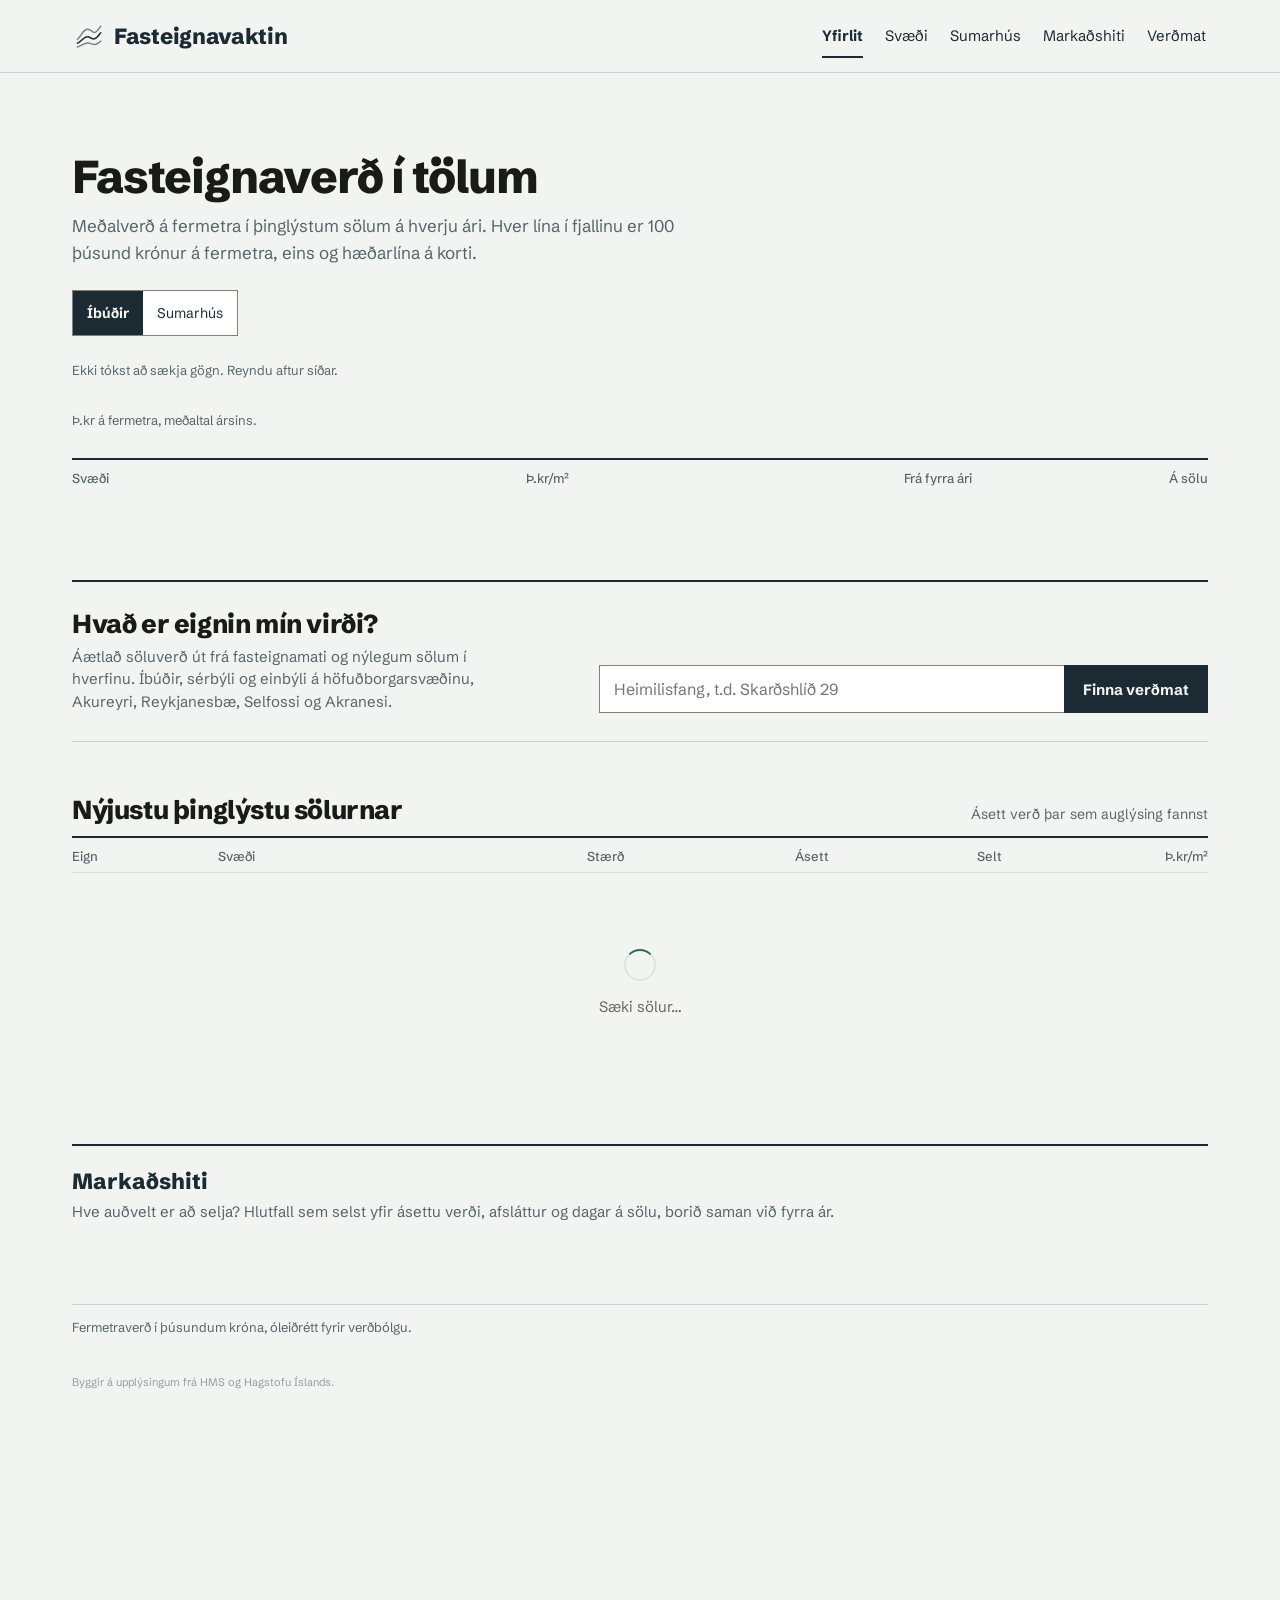
==== index.html @ 6fd3da16 "Sölur á ári: samanburður við sama dag í fyrra og áætlun ársins Hálfklárað ár leit út eins og hrun vi" ====
<!DOCTYPE html>
<html lang="is">
<head>
<meta charset="UTF-8">
<meta name="viewport" content="width=device-width, initial-scale=1.0">
<title>Fasteignavaktin – fasteignaverð í tölum</title>
<meta name="description" content="Fermetraverð, nýjustu sölur, markaðshiti og verðmat íbúða á höfuðborgarsvæðinu, Akureyri, Reykjanesbæ, Selfossi og Akranesi, og sumarhúsa í Skorradal, Grímsnesi og Bláskógabyggð.">
<link rel="canonical" href="https://sumar.silfran.com/">
<link rel="icon" href="/favicon.svg" type="image/svg+xml">
<link rel="apple-touch-icon" href="/apple-touch-icon.png">
<meta name="theme-color" content="#F2F4F1">
<meta property="og:type" content="website">
<meta property="og:site_name" content="Fasteignavaktin">
<meta property="og:title" content="Fasteignavaktin – fasteignaverð í tölum">
<meta property="og:description" content="Fermetraverð, nýjustu sölur, markaðshiti og verðmat íbúða á höfuðborgarsvæðinu, Akureyri, Reykjanesbæ, Selfossi og Akranesi, og sumarhúsa í Skorradal, Grímsnesi og Bláskógabyggð.">
<meta property="og:url" content="https://sumar.silfran.com/">
<meta property="og:image" content="https://sumar.silfran.com/deilimynd.png?v=3">
<meta property="og:image:width" content="1200">
<meta property="og:image:height" content="630">
<meta property="og:image:alt" content="Fermetraverð frá 2008 til 2026, teiknað eins og fjall með hæðarlínum: íbúðir á höfuðborgarsvæðinu og Akureyri, sumarhús í Grímsnesi og Skorradal.">
<meta property="og:locale" content="is_IS">
<meta name="twitter:card" content="summary_large_image">
<script defer data-domain="sumar.silfran.com" src="/js/script.js"></script>
<link rel="preconnect" href="https://fonts.googleapis.com">
<link href="https://fonts.googleapis.com/css2?family=Schibsted+Grotesk:wght@400;500;600;700;800;900&display=swap" rel="stylesheet">
<link rel="stylesheet" href="/style.css?v=47">
</head>
<body>
<header class="site-hd">
  <div class="hd-in">
    <a class="brand" href="/" data-goto="yfirlit" aria-label="Fasteignavaktin – yfirlit">
      <svg class="brand-mark" viewBox="0 0 32 32" fill="none" stroke="currentColor" stroke-width="1.6" aria-hidden="true">
        <path d="M3 24c4-1 6-6 10-7s6 3 9 2 5-5 7-7"/><path d="M3 28c4-1 7-4 11-4.5s6 2.5 9 1.5 5-3 6-4" opacity=".55"/><path d="M3 20c4-2 5-9 10-11s7 5 10 3 4-5 6-7" opacity=".55"/>
      </svg>
      <span class="brand-name">Fasteignavaktin</span>
    </a>
    <nav class="tabs" aria-label="Aðalvalmynd">
      <button type="button" class="tab-btn active" data-view="yfirlit" aria-current="page">Yfirlit</button>
      <button type="button" class="tab-btn" data-view="svaedi">Svæði</button>
      <button type="button" class="tab-btn" data-view="sumar">Sumarhús</button>
      <button type="button" class="tab-btn" data-view="hiti">Markaðshiti</button>
      <button type="button" class="tab-btn" data-view="verdmat">Verðmat</button>
    </nav>
  </div>
</header>

<main>

  <!-- ===================== YFIRLIT (forsíða) ===================== -->
  <div id="view-yfirlit" class="view active">
    <section class="k-hero" aria-labelledby="k-hero-h">
      <h1 id="k-hero-h" class="k-h1">Fasteignaverð í tölum</h1>
      <p class="k-lead">Meðalverð á fermetra í þinglýstum sölum á hverju ári. Hver lína í fjallinu er 100 þúsund krónur á fermetra, eins og hæðarlína á korti.</p>
      <div class="k-seg k-fam" role="group" aria-label="Tegund eigna">
        <button type="button" data-fam="ibudir" aria-pressed="true">Íbúðir</button>
        <button type="button" data-fam="sumarhus" aria-pressed="false">Sumarhús</button>
      </div>
      <figure style="margin:0">
        <div class="k-chart k-tall" id="k-fjall"><div class="ldw"><div class="ldr"></div>Sæki gögn…</div></div>
        <figcaption class="k-figcap" id="k-fjall-cap">Þ.kr á fermetra, meðaltal ársins.</figcaption>
      </figure>
      <table class="k-tbl k-svt" aria-label="Svæðin">
        <thead><tr><th scope="col">Svæði</th><th scope="col" class="r" id="k-svt-fm">Þ.kr/m²</th><th scope="col" class="r" id="k-svt-chg">Frá fyrra ári</th><th scope="col" class="r">Á sölu</th></tr></thead>
        <tbody id="k-svt"></tbody>
      </table>
    </section>

    <section class="k-vmf" aria-labelledby="k-vm-h">
      <div>
        <h2 id="k-vm-h" class="k-h2">Hvað er eignin mín virði?</h2>
        <p>Áætlað söluverð út frá fasteignamati og nýlegum sölum í hverfinu. Íbúðir, sérbýli og einbýli á höfuðborgarsvæðinu, Akureyri, Reykjanesbæ, Selfossi og Akranesi.</p>
      </div>
      <form id="k-vm-form" role="search" aria-label="Verðmat eftir heimilisfangi">
        <label for="k-vm-q" class="sr-only">Heimilisfang</label>
        <input id="k-vm-q" type="search" autocomplete="off" enterkeyhint="search" placeholder="Heimilisfang, t.d. Skarðshlíð 29">
        <button type="submit">Finna verðmat</button>
      </form>
    </section>

    <section aria-labelledby="k-solur-h" style="margin-top:52px">
      <div class="k-sechd">
        <h2 id="k-solur-h" class="k-h2">Nýjustu þinglýstu sölurnar</h2>
        <span class="k-sechd-note">Ásett verð þar sem auglýsing fannst</span>
      </div>
      <table class="k-tbl">
        <thead><tr><th scope="col">Eign</th><th scope="col">Svæði</th><th scope="col" class="r">Stærð</th><th scope="col" class="r">Ásett</th><th scope="col" class="r">Selt</th><th scope="col" class="r">Þ.kr/m²</th></tr></thead>
        <tbody id="k-solur"><tr><td colspan="6"><div class="ldw"><div class="ldr"></div>Sæki sölur…</div></td></tr></tbody>
      </table>
      <button type="button" class="k-more" id="k-solur-more" aria-controls="k-solur" hidden></button>
    </section>

    <section class="k-cols" aria-label="Meira" style="margin-top:52px;grid-template-columns:1fr">
      <a href="/markadshiti" data-goto="hiti" class="k-col">
        <span class="k-col-t">Markaðshiti</span>
        <span class="k-col-p">Hve auðvelt er að selja? Hlutfall sem selst yfir ásettu verði, afsláttur og dagar á sölu, borið saman við fyrra ár.</span>
      </a>
    </section>

    <footer class="k-foot">Fermetraverð í þúsundum króna, óleiðrétt fyrir verðbólgu.</footer>
  </div><!-- /view-yfirlit -->

  <!-- ===================== SUMARHÚSASVÆÐI VIEW ===================== -->
  <div id="view-sumar" class="view" data-svaedi="sumar">
    <div class="k-seg kh-seg ks-seg" role="group" aria-label="Veldu sumarhúsasvæði">
      <button type="button" data-ssv="sumar" aria-pressed="true">Skorradalur</button>
      <button type="button" data-ssv="grimsnes" aria-pressed="false">Grímsnes</button>
      <button type="button" data-ssv="blaskogar" aria-pressed="false">Bláskógabyggð</button>
    </div>
    <div class="k-titlerow">
      <div>
        <h1 class="k-h1" id="ks-h1" style="margin-bottom:8px">Skorradalur</h1>
        <p class="k-lead" id="ks-sub">Sumarhús í póstnúmeri 311, við Skorradalsvatn og í stærsta skógi landsins.</p>
      </div>
    </div>

    <dl class="k-kpis" id="ks-kpis" aria-label="Lykiltölur" aria-live="polite">
      <div><dt>Á sölu núna</dt><dd class="k-kv" data-k="ls">—</dd><dd class="k-ks">sumarhús</dd></div>
      <div><dt data-k="fm-l">Fermetraverð</dt><dd class="k-kv" data-k="fm">—</dd><dd class="k-ks">þ.kr/m², meðaltal</dd></div>
      <div><dt data-k="n-l">Sölur</dt><dd class="k-kv" data-k="n">—</dd><dd class="k-ks" data-k="n-s"></dd></div>
      <div><dt data-k="c1-l">Breyting</dt><dd class="k-kv" data-k="c1">—</dd><dd class="k-ks" data-k="c1-s"></dd></div>
      <div><dt data-k="c2-l">Breyting</dt><dd class="k-kv" data-k="c2">—</dd><dd class="k-ks" data-k="c2-s"></dd></div>
    </dl>

    <section aria-labelledby="ks-throun-h" style="margin-top:48px">
      <div class="k-sechd" style="border-bottom:0;padding-bottom:0">
        <h2 id="ks-throun-h" class="k-h2">Verðþróun</h2>
        <div class="k-seg" role="group" aria-label="Verðlag">
          <button type="button" data-sverdlag="nom" aria-pressed="true">Krónur hvers árs</button>
          <button type="button" data-sverdlag="real" aria-pressed="false">Á verðlagi 2024</button>
        </div>
      </div>
      <p class="k-now" id="ks-now"></p>
      <figure style="margin:0">
        <div class="k-chart k-tall" id="ks-fjall"><div class="ldw"><div class="ldr"></div>Sæki gögn…</div></div>
      </figure>
      <div class="k-two" style="margin-top:56px">
        <figure style="margin:0">
          <figcaption class="k-figt">Sölur á ári <span id="ks-bars-t"></span></figcaption>
          <div class="k-chart" id="ks-bars"></div>
        </figure>
        <figure style="margin:0">
          <figcaption class="k-figt">Söluverð sem hlutfall af fasteignamati <span id="ks-mat-t"></span></figcaption>
          <div class="k-chart" id="ks-mat"></div>
        </figure>
      </div>
    </section>

    <section id="ks-hv-sec" aria-labelledby="ks-hv-h" style="margin-top:72px">
      <h2 id="ks-hv-h" class="k-h2 k-rule">Hverfin</h2>
      <p class="k-intro">Fáar sölur á ári, svo hvert ár getur sveiflast mikið. Stærri punktur þýðir fleiri sölur; holur punktur er færri en þrjár sölur og ætti að taka með fyrirvara. Lárétta línan er 400 þ.kr/m².</p>
      <div class="k-sm" id="ks-hverfi"></div>
    </section>

    <section aria-labelledby="ks-avs-h" style="margin-top:72px">
      <div class="k-sechd">
        <h2 id="ks-avs-h" class="k-h2">Auglýst og selt</h2>
        <span class="k-sechd-note">Nýjustu sölur</span>
      </div>
      <p class="k-figp" id="ks-avs-sum" style="max-width:700px"></p>
      <table class="k-tbl k-tbl-avs">
        <thead><tr><th scope="col">Eign</th><th scope="col" class="r">Ásett</th><th scope="col" class="r">Selt</th><th scope="col" class="r">Munur</th><th scope="col" class="r">Þ.kr/m²</th></tr></thead>
        <tbody id="ks-avs"><tr><td colspan="5"><div class="ldw"><div class="ldr"></div>Sæki sölur og auglýsingar…</div></td></tr></tbody>
      </table>
      <button type="button" class="k-more k-more-s" id="ks-avs-more" hidden></button>
    </section>

    <section aria-labelledby="ks-ls-h" style="margin-top:52px">
      <div class="k-sechd">
        <h2 id="ks-ls-h" class="k-h2">Á sölu núna</h2>
        <span class="k-sechd-note" id="ks-ls-n"></span>
      </div>
      <div class="k-search">
        <label for="avs-filter">Leita að götu</label>
        <input type="search" id="avs-filter" autocomplete="off" aria-describedby="ks-leit-h">
        <span id="ks-leit-h" class="k-sub">Síar bæði sölurnar hér að ofan og eignirnar á sölu.</span>
      </div>
      <div id="ks-ls"><div class="ldw"><div class="ldr"></div>Sæki gögn…</div></div>
      <button type="button" class="k-more k-more-s" id="ks-ls-more" hidden></button>
    </section>

    <footer class="k-foot">Fermetraverð í þúsundum króna, óleiðrétt fyrir verðbólgu nema annað sé tekið fram.</footer>
  </div><!-- /view-sumar -->


  <!-- ===================== HÖFUÐBORGARSVÆÐI VIEW ===================== -->
  <div id="view-hofud" class="view">
    <div class="k-seg kh-seg" role="group" aria-label="Veldu svæði">
      <button type="button" data-sv="hofud" aria-pressed="true">Höfuðborgarsvæðið</button>
      <button type="button" data-sv="akureyri" aria-pressed="false">Akureyri</button>
      <button type="button" data-sv="reykjanesbaer" aria-pressed="false">Reykjanesbær</button>
      <button type="button" data-sv="selfoss" aria-pressed="false">Selfoss</button>
      <button type="button" data-sv="akranes" aria-pressed="false">Akranes</button>
    </div>
    <div class="k-titlerow">
      <div>
        <h1 class="k-h1" id="kh-h1" style="margin-bottom:8px">Höfuðborgarsvæðið</h1>
        <p class="k-lead" id="kh-sub">Íbúðarhúsnæði á öllu höfuðborgarsvæðinu</p>
      </div>
      <form class="k-filters" onsubmit="return false">
        <div><label for="hofud-postnr">Svæði</label>
        <select id="hofud-postnr" class="k-sel">
          <option value="0">Allt svæðið</option>
          <optgroup label="Reykjavík">
            <option value="101">101 Miðborg</option>
            <option value="103">103 Kringlan / Hvassaleiti</option>
            <option value="104">104 Laugardalur</option>
            <option value="105">105 Hlíðar</option>
            <option value="107">107 Vesturbær</option>
            <option value="108">108 Háaleiti / Fossvogur</option>
            <option value="109">109 Neðra-Breiðholt / Seljahverfi</option>
            <option value="110">110 Árbær</option>
            <option value="111">111 Efra-Breiðholt</option>
            <option value="112">112 Grafarvogur</option>
            <option value="113">113 Grafarholt / Úlfarsárdalur</option>
            <option value="116">116 Kjalarnes</option>
          </optgroup>
          <optgroup label="Kópavogur">
            <option value="200">200 Kópavogur</option>
            <option value="201">201 Kópavogur (Smárar)</option>
            <option value="203">203 Kópavogur (Kórar / Hvörf / Þing)</option>
          </optgroup>
          <optgroup label="Garðabær">
            <option value="210">210 Garðabær</option>
            <option value="212">212 Garðabær</option>
            <option value="225">225 Garðabær (Álftanes)</option>
          </optgroup>
          <optgroup label="Hafnarfjörður">
            <option value="220">220 Hafnarfjörður</option>
            <option value="221">221 Hafnarfjörður</option>
          </optgroup>
          <optgroup label="Seltjarnarnes">
            <option value="170">170 Seltjarnarnes</option>
          </optgroup>
          <optgroup label="Mosfellsbær">
            <option value="270">270 Mosfellsbær</option>
          </optgroup>
        </select></div>
        <div><label for="hofud-tegund">Tegund</label>
        <select id="hofud-tegund" class="k-sel">
          <option value="all">Allar tegundir</option>
          <option value="fjolb">Fjölbýlishús</option>
          <option value="einb">Einbýlishús</option>
          <option value="raðpar">Sérbýli / Raðhús</option>
        </select></div>
      </form>
    </div>

    <dl class="k-kpis" id="kh-kpis" aria-label="Lykiltölur" aria-live="polite">
      <div><dt>Á sölu núna</dt><dd class="k-kv" data-k="ls">—</dd><dd class="k-ks">eignir</dd></div>
      <div><dt data-k="fm-l">Fermetraverð</dt><dd class="k-kv" data-k="fm">—</dd><dd class="k-ks">þ.kr/m², meðaltal</dd></div>
      <div><dt data-k="n-l">Sölur</dt><dd class="k-kv" data-k="n">—</dd><dd class="k-ks" data-k="n-s"></dd></div>
      <div><dt data-k="c1-l">Breyting</dt><dd class="k-kv" data-k="c1">—</dd><dd class="k-ks" data-k="c1-s"></dd></div>
      <div><dt data-k="c2-l">Breyting</dt><dd class="k-kv" data-k="c2">—</dd><dd class="k-ks" data-k="c2-s"></dd></div>
    </dl>

    <section aria-labelledby="kh-throun-h" style="margin-top:48px">
      <div class="k-sechd" style="border-bottom:0;padding-bottom:0">
        <h2 id="kh-throun-h" class="k-h2">Verðþróun</h2>
        <div class="k-seg" role="group" aria-label="Verðlag">
          <button type="button" data-verdlag="nom" aria-pressed="true">Krónur hvers árs</button>
          <button type="button" data-verdlag="real" aria-pressed="false">Á verðlagi 2024</button>
        </div>
      </div>
      <p class="k-now" id="kh-now"></p>
      <figure style="margin:0">
        <div class="k-chart k-tall" id="kh-fjall"><div class="ldw"><div class="ldr"></div>Sæki gögn…</div></div>
      </figure>
      <div class="k-two" style="margin-top:56px">
        <figure style="margin:0">
          <figcaption class="k-figt">Sölur á ári <span id="kh-bars-t"></span></figcaption>
          <div class="k-chart" id="kh-bars"></div>
        </figure>
        <figure style="margin:0">
          <figcaption class="k-figt">Söluverð sem hlutfall af fasteignamati <span id="kh-mat-t"></span></figcaption>
          <div class="k-chart" id="kh-mat"></div>
        </figure>
      </div>
    </section>

    <section aria-labelledby="kh-solur-h" style="margin-top:72px">
      <div class="k-sechd">
        <h2 id="kh-solur-h" class="k-h2">Nýjustu sölur</h2>
        <span class="k-sechd-note">Ásett verð þar sem auglýsing fannst</span>
      </div>
      <table class="k-tbl">
        <thead><tr><th scope="col">Eign</th><th scope="col">Póstnúmer</th><th scope="col" class="r">Stærð</th><th scope="col" class="r">Ásett</th><th scope="col" class="r">Selt</th><th scope="col" class="r">Þ.kr/m²</th></tr></thead>
        <tbody id="kh-sales"><tr><td colspan="6"><div class="ldw"><div class="ldr"></div>Sæki sölur…</div></td></tr></tbody>
      </table>
      <button type="button" class="k-more" id="kh-sales-more" hidden></button>
    </section>

    <section aria-labelledby="kh-sa-h" style="margin-top:52px">
      <h2 id="kh-sa-h" class="k-h2 k-rule">Fermetraverð eftir stærð og aldri</h2>
      <p class="k-intro" id="kh-sa-desc">Sölur síðustu 24 mánuði.</p>
      <div class="k-two">
        <figure style="margin:0"><figcaption class="k-figt">Eftir stærð</figcaption><div id="kh-sa-staerd"></div><p class="k-figp" id="kh-sa-staerd-n"></p></figure>
        <figure style="margin:0"><figcaption class="k-figt">Eftir byggingarári</figcaption><div id="kh-sa-aldur"></div><p class="k-figp" id="kh-sa-aldur-n"></p></figure>
      </div>
    </section>

    <section aria-labelledby="kh-ny-h" style="margin-top:52px" id="kh-ny" hidden>
      <h2 id="kh-ny-h" class="k-h2 k-rule">Nýbyggingar</h2>
      <p class="k-intro">Fyrsta sala eignar sem var byggð sama ár eða árið áður.</p>
      <dl class="k-kpis k-kpis4" id="kh-ny-kpis" aria-label="Nýbyggingar, lykiltölur"></dl>
      <div class="k-two" style="margin-top:36px">
        <figure style="margin:0">
          <figcaption class="k-figt">Seldar nýbyggingar á ári <span id="kh-ny-bars-t"></span></figcaption>
          <div class="k-chart" id="kh-ny-bars"></div>
        </figure>
        <figure style="margin:0">
          <figcaption class="k-figt">Hlutfall nýbygginga af sölum <span id="kh-ny-pct-t"></span></figcaption>
          <div class="k-chart" id="kh-ny-pct"></div>
        </figure>
      </div>
      <div id="kh-ny-hradi-box" hidden style="margin-top:44px">
        <h3 class="k-figt">Söluhraði: nýbyggingar / eldri eignir</h3>
        <p class="k-figp" id="kh-ny-hradi-n" style="margin:4px 0 12px"></p>
        <div class="k-tblbox"><table class="k-tbl k-tbl-ny">
          <thead><tr><th scope="col">Ár</th><th scope="col" class="r">Dagar á sölu</th><th scope="col" class="r">Söluverð af ásettu</th><th scope="col" class="r">Lækkuðu ásett verð</th></tr></thead>
          <tbody id="kh-ny-hradi"></tbody>
        </table></div>
        <p class="k-figp" style="margin-top:8px">Miðgildi. Fyrri talan er nýbyggingar, sú seinni eldri eignir. „Á sölu núna“ sýnir hve lengi eignir hafa verið á sölu.</p>
      </div>
    </section>

    <section aria-labelledby="kh-man-h" style="margin-top:52px">
      <h2 id="kh-man-h" class="k-h2 k-rule">Fermetraverð eftir mánuðum</h2>
      <p class="k-intro" id="kh-man-txt"></p>
      <div class="k-heatbox" role="region" aria-label="Fermetraverð eftir mánuðum, tafla sem má skruna til hliðar" tabindex="0" id="kh-heat"></div>
    </section>

    <section aria-labelledby="kh-ls-h" style="margin-top:52px">
      <div class="k-sechd">
        <h2 id="kh-ls-h" class="k-h2">Á sölu núna</h2>
        <span class="k-sechd-note" id="kh-ls-n"></span>
      </div>
      <div id="kh-ls"><div class="ldw"><div class="ldr"></div>Sæki gögn…</div></div>
      <button type="button" class="k-more" id="kh-ls-more" hidden></button>
    </section>

    <footer class="k-foot">Fermetraverð í þúsundum króna, óleiðrétt fyrir verðbólgu nema annað sé tekið fram.</footer>
  </div><!-- /view-hofud -->

  <!-- ===================== MARKAÐSHITI ===================== -->
  <div id="view-hiti" class="view">
    <div class="k-titlerow">
      <div>
        <h1 class="k-h1" style="margin-bottom:8px">Markaðshiti</h1>
        <p class="k-lead">Hve auðvelt er að selja? Reiknað úr öllum seldum eignum sem voru auglýstar, borið saman við sama tíma í fyrra.</p>
      </div>
      <div class="k-seg" role="group" aria-label="Veldu svæði">
        <button type="button" class="mh-seg-btn" data-svaedi="hofud" aria-pressed="true">Höfuðborgarsvæðið</button>
        <button type="button" class="mh-seg-btn" data-svaedi="akureyri" aria-pressed="false" hidden>Akureyri</button>
        <button type="button" class="mh-seg-btn" data-svaedi="reykjanesbaer" aria-pressed="false" hidden>Reykjanesbær</button>
        <button type="button" class="mh-seg-btn" data-svaedi="selfoss" aria-pressed="false" hidden>Selfoss</button>
        <button type="button" class="mh-seg-btn" data-svaedi="akranes" aria-pressed="false" hidden>Akranes</button>
        <button type="button" class="mh-seg-btn" data-svaedi="skorr" aria-pressed="false">Skorradalur</button>
        <button type="button" class="mh-seg-btn" data-svaedi="grimsnes" aria-pressed="false" hidden>Grímsnes</button>
        <button type="button" class="mh-seg-btn" data-svaedi="blaskogar" aria-pressed="false" hidden>Bláskógabyggð</button>
      </div>
    </div>

    <section class="k-state" aria-labelledby="mh-headline" aria-live="polite">
      <div>
        <div class="k-sub" id="mh-period">&nbsp;</div>
        <h2 class="k-state-h" id="mh-headline">Sæki gögn…</h2>
        <p class="k-state-p" id="mh-summary"></p>
      </div>
      <figure style="margin:0">
        <figcaption style="font-size:14px;margin-bottom:10px">Hitastig: <strong id="mh-heatlabel">—</strong></figcaption>
        <div class="k-scale" id="mh-scale" aria-hidden="true"></div>
      </figure>
    </section>

    <dl class="k-kpis k-kpis4" id="mh-kpis" aria-label="Lykiltölur"></dl>

    <section aria-labelledby="mh-chart-title" style="margin-top:48px">
      <div class="k-sechd" style="border-bottom:0;padding-bottom:0">
        <h2 class="k-h2" id="mh-chart-title">Þróun</h2>
        <button type="button" class="k-ghost" id="mh-table-btn" aria-pressed="false">Sýna sem töflu</button>
      </div>
      <div class="k-pills" id="mh-metrics" role="group" aria-label="Veldu mælikvarða"></div>
      <div id="mh-chart"></div>
      <div id="mh-table" hidden></div>
    </section>

    <section aria-labelledby="mh-defs-title" style="margin-top:52px">
      <h2 class="k-h2 k-rule" id="mh-defs-title">Skýringar</h2>
      <dl class="k-defs">
        <div><dt>Seldust yfir ásettu verði</dt><dd>Hlutfall seldra eigna þar sem söluverð var hærra en síðasta ásetta verð. Hátt hlutfall bendir til samkeppni milli kaupenda.</dd></div>
        <div><dt>Söluverð sem hlutfall af ásettu</dt><dd>Miðgildi söluverðs deilt með síðasta ásetta verði. 98% þýðir að eign á 60 m.kr. seldist að jafnaði á um 58,8 m.kr.</dd></div>
        <div><dt>Dagar á sölu</dt><dd>Miðgildi daga frá því eign var fyrst auglýst þar til hún seldist. Helmingur seldist hraðar, helmingur hægar.</dd></div>
        <div><dt>Lækkuðu ásett verð</dt><dd>Hlutfall seldra eigna þar sem seljandi lækkaði ásett verð að minnsta kosti einu sinni áður en eignin seldist.</dd></div>
      </dl>
    </section>

    <footer class="k-foot">Reiknað á hverri nóttu úr söluferli seldra eigna: hvenær þær voru fyrst auglýstar, ásett verð og söluverð.</footer>
  </div><!-- /view-hiti -->

  <!-- ===================== VERÐMAT ===================== -->
  <div id="view-verdmat" class="view">
    <header class="vm-eign-hd" id="vm-eign-hd" hidden>
      <button type="button" class="vm-ny" id="vm-ny">Leita að annarri eign</button>
      <h1 class="k-h1 vm-eign-h1" id="vm-eign-h1"></h1>
      <p class="vm-eign-sub" id="vm-eign-sub"></p>
    </header>
    <div class="k-titlerow vm-intro">
      <div>
      <h1 class="k-h1" style="margin-bottom:10px">Hvað er eignin mín virði?</h1>
      <p class="k-lead">Gróf áætlun út frá fasteignamati og því hvað sambærilegar eignir í hverfinu hafa selst á nýlega, fyrir íbúðir, sérbýli og einbýli á höfuðborgarsvæðinu, Akureyri, Reykjanesbæ, Selfossi og Akranesi, og sumarhús um allt land (breiðara bil). Sölusaga allra eigna sem hafa selst síðan 2006.</p>
      </div>
    </div>

    <div class="k-vmgrid">
      <section class="k-step" aria-labelledby="vm-finna">
        <h2 class="k-h2" id="vm-finna" style="margin-bottom:14px">Finndu eignina</h2>
        <div class="k-seg vm-seg" role="group" aria-label="Leið">
          <button type="button" class="vm-mode" data-mode="addr" aria-pressed="true">Leita eftir heimilisfangi</button>
          <button type="button" class="vm-mode" data-mode="manual" aria-pressed="false">Slá inn mat</button>
        </div>

        <div id="vm-addr">
          <label class="vm-label" for="vm-q">Heimilisfang</label>
          <div class="vm-search">
            <svg viewBox="0 0 24 24" fill="none" stroke="currentColor" stroke-width="2" stroke-linecap="round" aria-hidden="true"><circle cx="11" cy="11" r="7"/><path d="m20 20-3.5-3.5"/></svg>
            <input id="vm-q" type="search" autocomplete="off" spellcheck="false" placeholder="t.d. Mávahlíð 1" aria-describedby="vm-q-help" aria-controls="vm-results">
          </div>
          <p class="vm-help" id="vm-q-help">Skrifaðu götu og húsnúmer.</p>
          <div id="vm-results" aria-live="polite"></div>
          <p class="vm-help">Finnurðu ekki eignina? Hún hefur þá líklega ekki selst síðan 2006. Veldu „Slá inn mat“ og notaðu fasteignamatið af álagningarseðlinum.</p>
        </div>

        <form id="vm-manual" hidden novalidate>
          <label class="vm-label" for="vm-mat">Fasteignamat 2026</label>
          <div class="vm-row">
            <input id="vm-mat" class="vm-input" inputmode="numeric" autocomplete="off" placeholder="t.d. 68.000.000" aria-describedby="vm-mat-help">
            <span class="vm-unit">kr.</span>
          </div>
          <p class="vm-help" id="vm-mat-help">Stendur á álagningarseðli fasteignagjalda.</p>
          <div class="vm-two">
            <div>
              <label class="vm-label" for="vm-postnr">Póstnúmer</label>
              <select id="vm-postnr" class="vm-input"></select>
            </div>
            <div>
              <label class="vm-label" for="vm-tegund">Tegund</label>
              <select id="vm-tegund" class="vm-input">
                <option value="Fjölbýli">Íbúð í fjölbýli</option>
                <option value="Sérbýli">Sérbýli / raðhús</option>
                <option value="Einbýli">Einbýli</option>
              </select>
            </div>
          </div>
          <p class="vm-err" id="vm-mat-err" role="alert"></p>
          <button type="submit" class="vm-submit">Reikna verðmat</button>
        </form>
      </section>

      <section class="k-step" aria-labelledby="vm-res-title" aria-live="polite">
        <h2 class="k-h2" id="vm-res-title">Áætlað söluverð</h2>
        <p class="k-sub" id="vm-res-sub" style="font-size:15px;margin:4px 0 18px"></p>
        <div id="vm-res-body">
          <p class="vm-empty">Finndu eignina eða sláðu inn fasteignamat til að sjá áætlað söluverð.</p>
        </div>
      </section>
    </div>

    <section class="k-vmsec" id="vm-saga-box" hidden aria-labelledby="vm-saga-title">
      <div class="k-sechd"><h2 class="k-h2" id="vm-saga-title">Saga eignarinnar</h2><span class="k-sechd-note" id="vm-saga-sub"></span></div>
      <p class="k-vsaga-txt" id="vm-saga-txt"></p>
      <figure class="k-vsaga-fig" id="vm-saga-fig" style="margin:0">
        <div class="k-legend" id="vm-saga-legend"></div>
        <div class="k-chart" id="vm-saga-graf"></div>
      </figure>
      <table class="k-tbl k-tbl-saga">
        <thead><tr><th scope="col">Þinglýst</th><th scope="col" class="r">Kaupverð</th><th scope="col" class="r">Þ.kr/m²</th><th scope="col" class="r">% af mati</th></tr></thead>
        <tbody id="vm-saga"></tbody>
      </table>
      <div id="vm-saga-augl"></div>
      <p class="vm-help" id="vm-saga-slod"></p>
    </section>

    <section class="k-vmsec" id="vm-comps-box" hidden aria-labelledby="vm-comps-title">
      <div class="k-sechd"><h2 class="k-h2" id="vm-comps-title">Sambærilegar sölur í hverfinu</h2><span class="k-sechd-note" id="vm-comps-sub"></span></div>
      <div id="vm-comps"></div>
    </section>

    <aside class="k-aside">
      <strong>Þetta er gróf áætlun, ekki verðmat.</strong> Hún byggir eingöngu á fasteignamati og nýlegum sölum í hverfinu og veit ekkert um ástand eignarinnar. Fyrir sölu er rétt að fá verðmat hjá löggiltum fasteignasala.
    </aside>
  </div><!-- /view-verdmat -->

  <div id="view-gata" class="view">
    <p class="kg-back"><a href="/verdmat">← Leita að annarri eign eða götu</a></p>
    <h1 class="k-h1" id="kg-h1" style="margin-bottom:10px">Verð í götunni</h1>
    <p class="k-lead" id="kg-sub"></p>

    <dl class="k-kpis kg-kpis" id="kg-kpis" aria-label="Lykiltölur" aria-live="polite">
      <div><dt>Fermetraverð í götunni</dt><dd class="k-kv" data-k="fm">—</dd><dd class="k-ks"></dd></div>
      <div><dt>Fermetraverð í póstnúmerinu</dt><dd class="k-kv" data-k="pn">—</dd><dd class="k-ks"></dd></div>
      <div><dt>Munur</dt><dd class="k-kv" data-k="mun">—</dd><dd class="k-ks"></dd></div>
      <div><dt>Á sölu núna</dt><dd class="k-kv" data-k="ls">—</dd><dd class="k-ks"></dd></div>
    </dl>

    <section class="k-vmsec" aria-labelledby="kg-throun-h">
      <div class="k-sechd"><h2 class="k-h2" id="kg-throun-h">Fermetraverð eftir árum</h2></div>
      <figure class="k-vsaga-fig" id="kg-fig" style="margin:0">
        <div class="k-legend" id="kg-legend"></div>
        <div class="k-chart" id="kg-graf"></div>
      </figure>
    </section>

    <section class="k-vmsec" id="kg-asolu-box" hidden aria-labelledby="kg-asolu-h">
      <div class="k-sechd"><h2 class="k-h2" id="kg-asolu-h">Á sölu í götunni núna</h2></div>
      <ul class="kg-asolu" id="kg-asolu"></ul>
    </section>

    <section class="k-vmsec" aria-labelledby="kg-solur-h">
      <div class="k-sechd"><h2 class="k-h2" id="kg-solur-h">Allar sölur</h2><span class="k-sechd-note" id="kg-solur-sub"></span></div>
      <table class="k-tbl kg-tbl">
        <thead><tr><th scope="col">Eign</th><th scope="col">Þinglýst</th><th scope="col" class="r">Kaupverð</th><th scope="col" class="r">Þ.kr/m²</th></tr></thead>
        <tbody id="kg-solur"></tbody>
      </table>
      <button type="button" class="k-more" id="kg-solur-more" aria-controls="kg-solur" hidden></button>
    </section>
  </div><!-- /view-gata -->

  <p class="k-uppruni">Byggir á upplýsingum frá HMS og Hagstofu Íslands.</p>
</main>

<script src="/api.js?v=10"></script>
<script src="/app.js?v=104"></script>
</body>
</html>
---- style.css ----
/* ============================================================
   style.css — ibud v2
   ============================================================ */

:root {
  --bg: #F2F4F1;   /* kortapappír */
  --bg-warm: #efe9df;
  --bg-card: #fff;
  --bg-alt: #faf8f4;
  --bdr: rgba(0,0,0,.07);
  --bdr2: rgba(0,0,0,.12);
  --tx: #1a1a18;
  --tx2: #5c5a54;
  --tx3: #6b675f;
  --field-bdr: #857f74;   /* rammi á reitum og valhnöppum: ≥ 3,5:1 á hvítu og drapplituðu (WCAG 1.4.11) */   /* dekkt úr #9c9a94 (2,8:1) → ~5:1 litaskil */
  --acc: #2d6a4f;
  --acc-l: #d8f3dc;
  --acc-bg: rgba(45,106,79,.06);
  --wrn: #b86e00;
  --wrn-l: #fff1d6;
  --wrn-bg: rgba(184,110,0,.06);
  --dng: #c1121f;
  --dng-l: #ffe0e3;
  --dng-bg: rgba(193,18,31,.05);
  --sh: 0 1px 3px rgba(0,0,0,.04), 0 1px 2px rgba(0,0,0,.03);
  --sh2: 0 4px 20px rgba(0,0,0,.06);
  --ink: #16211d;
  --ink2: #22302a;
  --hofud: #9a4a24;
  --skorr: #1f5f5b;
  /* Stefna, ekki gott/slæmt (sama og Markaðshiti): hækkun/yfir = heitt, lækkun/undir = kalt */
  --up: #a3312a;
  --down: #2f5f8a;
}

* { margin: 0; padding: 0; box-sizing: border-box; }

body {
  font-family: 'Schibsted Grotesk', system-ui, sans-serif;
  background: var(--bg);
  color: var(--tx);
  min-height: 100vh;
  -webkit-font-smoothing: antialiased;
}

/* ---- Main ---- */
main { position: relative; z-index: 1; max-width: 1200px; margin: 0 auto; padding: 2.5rem 2rem 5rem; }

/* ---- Metrics bar ---- */

/* ---- Section headers ---- */

/* ---- Chart grid ---- */

/* ---- Nýjustu sölur ---- */

.sr-only { position:absolute; width:1px; height:1px; padding:0; margin:-1px; overflow:hidden; clip:rect(0,0,0,0); white-space:nowrap; border:0; }

/* ---- Filter buttons ---- */

/* ---- Listing cards ---- */

@keyframes ci { from { opacity: 0; transform: translateY(12px); } to { opacity: 1; transform: translateY(0); } }

/* ---- Loading & states ---- */
.ldw { display: flex; flex-direction: column; align-items: center; padding: 4rem 0; color: var(--tx3); }
.ldr { width: 32px; height: 32px; border: 2px solid var(--bdr); border-top-color: var(--acc); border-radius: 50%; animation: sp .7s linear infinite; margin-bottom: 1rem; }
@keyframes sp { to { transform: rotate(360deg); } }

.err { background: var(--dng-l); color: var(--dng); padding: 1rem 1.25rem; border-radius: 12px; font-size: .85rem; margin-bottom: 1rem; }

/* ---- Auglýst vs. selt — aggregate stats bar ---- */

/* ---- Auglýst vs. selt — cards ---- */

/* ---- Auglýst vs. selt — responsive ---- */

/* ---- View visibility ---- */
.view { display: none; }
.view.active { display: block; }

/* ---- Postnr selector ---- */

/* ---- chart-full (full-width chart wrapper) ---- */

/* ---- Responsive ---- */

@media (max-width: 600px) {
  main { padding-left: 1rem; padding-right: 1rem; }
  
  
  
  
  
  
  
  
  
  
  
  
  
  
  
  
  
  
  
  
  
  
  
  
  
  
}

/* ============================================================
   Verðmat – „Hvað er eignin mín virði?“
   ============================================================ */

.vm-seg { align-self: flex-start; background: var(--bg); }
.vm-label { display: block; font-size: .88rem; font-weight: 500; margin-bottom: .4rem; }
.vm-search { position: relative; }
.vm-search svg { position: absolute; left: 14px; top: 14px; width: 20px; height: 20px; color: #5c5850; pointer-events: none; }
.vm-search input, .vm-input { font-family: inherit; font-size: 16px; width: 100%; box-sizing: border-box; min-height: 48px;
  padding: 0 14px; border: 1px solid var(--field-bdr); border-radius: 12px; background: #fff; color: var(--tx); }
.vm-search input { padding-left: 44px; }
.vm-search input:focus-visible, .vm-input:focus-visible, .vm-opt:focus-visible, .vm-submit:focus-visible { outline: 3px solid #2f6f9f; outline-offset: 2px; }
.vm-input[aria-invalid="true"] { border-color: #a3312a; }
.vm-help { font-size: .82rem; line-height: 1.5; color: #5c5850; margin-top: .45rem; }
.vm-help-dk { color: #4f4c46; font-size: .88rem; margin-bottom: .5rem; }
.vm-err { font-size: .86rem; color: #a3312a; min-height: 0; }
.vm-err:empty { display: none; }
#vm-results { margin-top: .5rem; }
#vm-results:empty { display: none; }
.vm-list { list-style: none; display: flex; flex-direction: column; gap: .5rem; max-height: 420px; overflow-y: auto; padding: 2px; }
.vm-opt { font-family: inherit; width: 100%; min-height: 52px; display: flex; align-items: center; justify-content: space-between; gap: .75rem;
  padding: .6rem 1rem; border-radius: 12px; border: 1px solid var(--bdr2); background: #fff; color: var(--tx); cursor: pointer; text-align: left; }
.vm-opt:hover { border-color: var(--hofud); }
.vm-opt[aria-pressed="true"] { border: 2px solid var(--hofud); background: #fbf3ee; padding: calc(.6rem - 1px) calc(1rem - 1px); }
.vm-opt-txt { display: flex; flex-direction: column; gap: 2px; min-width: 0; }
.vm-opt-main { font-size: .95rem; font-weight: 600; }
.vm-opt-sub, .vm-opt-side { font-size: .82rem; color: #5c5850; }
.vm-opt-side { white-space: nowrap; }
.vm-row { display: flex; align-items: center; gap: .6rem; }
.vm-unit { color: #4f4c46; }
.vm-two { display: grid; grid-template-columns: 1fr 1fr; gap: .75rem; }
#vm-manual { display: flex; flex-direction: column; gap: .9rem; }
#vm-manual[hidden] { display: none; }
#vm-manual .vm-help { margin-top: -.5rem; }
.vm-submit { font-family: inherit; font-size: 1rem; font-weight: 600; min-height: 48px; padding: 0 1.5rem; width: 100%; border: 0; border-radius: 12px; background: var(--ink); color: #f6f3ed; cursor: pointer; }
.vm-submit:hover { background: var(--ink2); }

.vm-res-title { font-size: .95rem; font-weight: 500; color: rgba(238,241,236,.82); }
.vm-empty { font-size: 1rem; line-height: 1.55; color: rgba(238,241,236,.85); }

.vm-saga { list-style: none; }
.vm-saga li { display: flex; justify-content: space-between; gap: 1rem; padding: .75rem 0; border-top: 1px solid #ece7dd; font-size: .95rem; }
.vm-saga .b { font-weight: 500; font-variant-numeric: tabular-nums; }

@media (max-width: 600px) {
  
  
  
  
  .vm-seg { width: 100%; } .vm-seg .mh-seg-btn { flex: 1 1 0; padding: 0 .5rem; font-size: .86rem; }
  .vm-two { grid-template-columns: 1fr; }
  /* Sambærilegar sölur: tafla → spjöld */
  
  
  
  
  
  
  
  
  
  
  
  
   
}

/* ---- Verð eftir stærð og aldri (Höfuðborgarsvæðið) ---- */

/* ---- Svæðislitur á tenglahnöppum + snertiflötur ---- */

/* ============================================================
   KORTASTEFNA – nýtt útlit (okt. 2026)
   Landmælingakort: kortapappír, blek, hæðarlínur. Eitt letur: Schibsted Grotesk.
   Fliparnir færast yfir einn í einu; .k-* eru nýju hlutarnir.
   ============================================================ */
:root {
  --k-paper: #F2F4F1;  --k-ink: #1C2B33;  --k-muted: #56656B;
  --k-rule: #C9D2D3;   --k-hair: #D5DCDC;
  --k-hofud: #B8652A;  --k-hofud-tx: #8A4519;  --k-hofud-fill: #F7EEE6;   /* hæðarlína */
  --k-skorr: #00897b;  --k-skorr-tx: #00695E;  --k-skorr-fill: #E4F2EF;   /* skógur og vatn */
  --k-aku: #5E4FA2;    --k-aku-tx: #433880;    --k-aku-fill: #EEEBF6;     /* Akureyri */
  --k-rnb: #2E6DA4;    --k-rnb-tx: #1F4F7A;    --k-rnb-fill: #E6EEF6;     /* Reykjanesbær */
  --k-sel: #A23B63;    --k-sel-tx: #7A2547;    --k-sel-fill: #F6E8EE;     /* Selfoss */
  --k-akr: #5B7F2B;    --k-akr-tx: #3F5C1B;    --k-akr-fill: #EEF3E6;     /* Akranes */
  --k-grim: #A88400;   --k-grim-tx: #6E5600;   --k-grim-fill: #F5EFD6;    /* Grímsnes (sumarhús) */
  --k-blask: #55687D;  --k-blask-tx: #3B4A5B;  --k-blask-fill: #E8ECF0;   /* Bláskógabyggð (sumarhús) */
}
/* Akureyri og Reykjanesbær nota skjáhluta höfuðborgarsvæðisins → sömu breytur, annar litur */
#view-hofud[data-svaedi="akureyri"] { --k-hofud: var(--k-aku); --k-hofud-tx: var(--k-aku-tx); --k-hofud-fill: var(--k-aku-fill); }
#view-hofud[data-svaedi="reykjanesbaer"] { --k-hofud: var(--k-rnb); --k-hofud-tx: var(--k-rnb-tx); --k-hofud-fill: var(--k-rnb-fill); }
#view-hofud[data-svaedi="selfoss"] { --k-hofud: var(--k-sel); --k-hofud-tx: var(--k-sel-tx); --k-hofud-fill: var(--k-sel-fill); }
#view-hofud[data-svaedi="akranes"] { --k-hofud: var(--k-akr); --k-hofud-tx: var(--k-akr-tx); --k-hofud-fill: var(--k-akr-fill); }
/* Sumarhúsasvæðin nota skjáhluta Skorradals → --k-skorr-breyturnar fá lit valins svæðis */
#view-sumar[data-svaedi="grimsnes"] { --k-skorr: var(--k-grim); --k-skorr-tx: var(--k-grim-tx); --k-skorr-fill: var(--k-grim-fill); }
#view-sumar[data-svaedi="blaskogar"] { --k-skorr: var(--k-blask); --k-skorr-tx: var(--k-blask-tx); --k-skorr-fill: var(--k-blask-fill); }

/* ---- Haus ---- */
.site-hd { border-bottom: 1px solid var(--k-rule); background: var(--k-paper); color: var(--k-ink); }
.hd-in { max-width: 1180px; margin: 0 auto; padding: 14px 24px; display: flex; flex-wrap: wrap; align-items: center; justify-content: space-between; gap: 4px 32px; }
.brand { display: inline-flex; align-items: center; gap: 10px; color: var(--k-ink); text-decoration: none; min-height: 44px; }
.brand-mark { width: 30px; height: 30px; flex-shrink: 0; }
.brand-name { font-size: 22px; font-weight: 800; letter-spacing: -.3px; }
.brand:focus-visible { outline: 3px solid #2f5f8a; outline-offset: 2px; }
.tabs { display: flex; flex-wrap: wrap; gap: 0 22px; }
.tab-btn { font: inherit; font-size: 15px; color: var(--k-ink); background: none; border: 0; border-bottom: 2px solid transparent;
  min-height: 44px; padding: 0; cursor: pointer; white-space: nowrap; }
.tab-btn:hover { border-bottom-color: var(--k-rule); }
.tab-btn[aria-current="page"] { font-weight: 700; border-bottom-color: var(--k-ink); }
/* Svæði-flipinn fær lit valins svæðis (stilltur í khSetSvaedi) */
.tab-btn[data-view="svaedi"][aria-current="page"] { border-bottom-color: var(--k-svaedi, var(--k-ink)); }
.tab-btn[data-view="sumar"][aria-current="page"] { border-bottom-color: var(--k-sumar, var(--k-skorr)); }
.tab-btn:focus-visible { outline: 3px solid #2f5f8a; outline-offset: 2px; }

@media (max-width: 640px) {
  .hd-in { padding: 10px 16px; }
  .tabs { gap: 0 12px; width: 100%; justify-content: space-between; }   /* fimm flipar í einni línu (375 px) */
  .tab-btn { font-size: 14px; }
}

/* ---- Sameiginlegt ---- */
.k-h1 { font-size: 46px; line-height: 1.05; font-weight: 800; letter-spacing: -1px; margin: 0 0 12px; }
.k-h2 { margin: 0; font-size: 26px; font-weight: 800; letter-spacing: -.4px; }
.k-lead { margin: 0; font-size: 17px; line-height: 1.55; color: var(--k-muted); max-width: 640px; }
.k-sechd { display: flex; flex-wrap: wrap; align-items: baseline; justify-content: space-between; gap: 6px 24px; border-bottom: 2px solid var(--k-ink); padding-bottom: 10px; }
.k-sechd-note { font-size: 14px; color: var(--k-muted); }
.k-chart { position: relative; margin-top: 8px; }
.k-chart svg { display: block; width: 100%; height: auto; overflow: visible; }
.k-yl { position: absolute; left: 0; transform: translateY(-120%); font-size: 12px; color: var(--k-muted); }
/* Graf með ás-dálki: ás-tölurnar standa vinstra megin við grafið, ekki ofan á línunum */
.k-gut { --gut: 34px; }
.k-gutr { --gutr: 40px; }
.k-gutr svg { width: calc(100% - var(--gutr)); }
.k-gut svg { margin-left: var(--gut); width: calc(100% - var(--gut)); }
.k-gut .k-yl { width: calc(var(--gut) - 8px); text-align: right; transform: translateY(-50%); }
.k-xl { position: absolute; bottom: -22px; transform: translateX(-50%); font-size: 12px; color: var(--k-muted); }
.k-note { position: absolute; transform: translate(-50%, -100%); font-size: 12px; white-space: nowrap; padding-bottom: 18px; }
.k-note::after { content: ""; position: absolute; left: 50%; bottom: 2px; height: 14px; border-left: 1px solid currentColor; }
.k-cols { display: grid; grid-template-columns: 1fr 1fr; border-top: 2px solid var(--k-ink); }
.k-col { padding: 22px 28px 24px 0; display: block; color: var(--k-ink); text-decoration: none; }
.k-col + .k-col { padding-left: 28px; border-left: 1px solid var(--k-rule); }
a.k-col:hover .k-col-t { text-decoration: underline; text-underline-offset: 4px; }
.k-tbl { width: 100%; border-collapse: collapse; font-size: 15px; }
/* Ath.: ekki font-variant-numeric: tabular-nums – í Schibsted Grotesk verða . , : þá jafnbreið tölustöfum ("m . kr") */
.k-tbl thead th { text-align: left; color: var(--k-muted); font-size: 13px; font-weight: 500; padding: 10px 12px 8px; }
.k-tbl tbody tr { border-top: 1px solid var(--k-hair); }
.k-tbl th, .k-tbl td { padding: 12px; }
.k-tbl th:first-child, .k-tbl td:first-child { padding-left: 0; }
.k-tbl th:last-child, .k-tbl td:last-child { padding-right: 0; }
.k-tbl .r { text-align: right; }
.k-tbl a { color: inherit; text-decoration: none; }
.k-tbl a:hover { text-decoration: underline; text-underline-offset: 3px; }
.k-sub { display: block; font-size: 13px; font-weight: 400; color: var(--k-muted); }
.k-sw { width: 4px; height: 14px; display: inline-block; margin-right: 10px; vertical-align: -1px; }
.k-up { color: #a3312a; } .k-down { color: #2f5f8a; }
.k-uppruni { margin: 40px 0 16px; font-size: 11px; color: var(--k-muted); opacity: .6; }
.k-foot { margin-top: 56px; padding-top: 14px; border-top: 1px solid var(--k-rule); font-size: 13px; color: var(--k-muted); }

/* ---- Forsíða ---- */
.k-hero { padding: 40px 0 34px; }
/* Íbúðir / sumarhús: eitt val stýrir fjalli, svæðatöflu og nýjustu sölum */
.k-fam { margin: 24px 0 18px; }
/* Auðkenning: önnur svæði dofna (línur, punktar og línur í svæðatöflunni) */
.k-dim { opacity: .18; transition: opacity .15s; }
.k-svt tr.k-dim { opacity: .38; }
.k-dot { position: absolute; width: 9px; height: 9px; border-radius: 50%; transform: translate(-50%, -50%); border: 2px solid var(--k-paper); }
@media (prefers-reduced-motion: reduce) { .k-dim { transition: none; } }
/* Svæðataflan = skýring grafsins: litastrik, nafn, tölur í föstum dálkum; öll línan opnar svæðið */
.k-svt { margin-top: 30px; border-top: 2px solid var(--k-ink); }
.k-svt tbody tr { cursor: pointer; }
.k-svt td { vertical-align: middle; font-size: 16px; }
.k-svt .c-sv { text-align: left; font-size: 17px; font-weight: 700; }
.k-svt .c-sv i { display: inline-block; width: 22px; height: 4px; margin-right: 12px; vertical-align: middle; }
.k-svt .c-sv .k-sub { display: block; margin: 2px 0 0 34px; font-size: 13px; font-weight: 400; }
.k-svt .c-sv a:focus-visible { outline: 3px solid #2f5f8a; outline-offset: 2px; }
.k-svt tbody tr:hover .c-sv a { text-decoration: underline; text-underline-offset: 3px; }
.k-svt .c-v { font-size: 26px; font-weight: 800; letter-spacing: -.5px; }
.k-svt .c-chg, .k-svt .c-ls { color: var(--k-muted); }
.k-figcap { font-size: 13px; color: var(--k-muted); margin-top: 34px; }
.k-col-t { display: block; font-size: 22px; font-weight: 800; }
.k-col-p { display: block; margin-top: 6px; color: var(--k-muted); font-size: 15px; line-height: 1.5; }

@media (max-width: 640px) {
  .k-h1 { font-size: 31px; letter-spacing: -.6px; }
  .k-h2 { font-size: 22px; }
  .k-xl.mid { display: none; }
  .k-chart.k-tall svg { height: 200px; }   /* viewBox er teygður (preserveAspectRatio=none) svo grafið verði ekki 100 px lágt */
  .k-cols { grid-template-columns: 1fr; }
  .k-col + .k-col { padding-left: 0; border-left: 0; border-top: 1px solid var(--k-rule); }
  .k-tbl thead { display: none; }
  .k-tbl, .k-tbl tbody { display: block; }
  .k-tbl tbody tr { display: grid; grid-template-columns: 1fr auto; gap: 2px 12px; padding: 12px 0; }
  .k-tbl th, .k-tbl td { padding: 0 !important; text-align: left; }
  .k-tbl .c-eign { grid-column: 1; grid-row: 1; }
  .k-tbl .c-selt { grid-column: 2; grid-row: 1; text-align: right; }
  .k-tbl .c-staerd { grid-column: 1; grid-row: 2; font-size: 13px; color: var(--k-muted); text-align: left; }
  .k-tbl .c-fm { grid-column: 2; grid-row: 2; text-align: right; font-size: 13px; color: var(--k-muted); }
  .k-tbl .c-fm::after { content: " þ.kr/m²"; }
  .k-tbl .c-ask { grid-column: 1 / -1; grid-row: 3; font-size: 13px; text-align: left; }
  .k-tbl .c-ask:empty { display: none; }
  .k-tbl .c-ask:not(:empty)::before { content: "Ásett "; }
  .k-tbl .c-svaedi { display: none; }
  .k-tbl.k-svt { display: table; }
  .k-tbl.k-svt thead { display: table-header-group; }
  .k-tbl.k-svt tbody { display: table-row-group; }
  .k-tbl.k-svt tbody tr { display: table-row; padding: 0; }
  .k-tbl.k-svt th, .k-tbl.k-svt td { padding: 11px 0 11px 10px !important; text-align: right; }
  .k-tbl.k-svt .c-sv, .k-tbl.k-svt thead th:first-child { padding-left: 0 !important; text-align: left; }
  .k-svt .c-sv { font-size: 15px; white-space: nowrap; }   /* strikið helst við nafnið (Höfuðborgarsvæðið er langt) */
  .k-svt .c-sv i { width: 14px; margin-right: 8px; }
  .k-svt .c-sv .k-sub { display: none; }
  .k-svt .c-v { font-size: 20px; }
  .k-svt td { font-size: 14px; }
}

/* ---- Höfuðborgarsvæðið (og síðar Skorradalur) ---- */
/* Svæðaval efst í Svæði-flipanum (sama útlit og svæðaval Markaðshita) */
.kh-seg { margin-top: 32px; flex-wrap: wrap; }
#view-hofud .kh-seg button[aria-pressed="true"] { background: var(--k-hofud-tx); }
#view-sumar .kh-seg button[aria-pressed="true"] { background: var(--k-skorr-tx); }
@media (max-width: 640px) {
  .kh-seg { margin-top: 20px; }
  .kh-seg button { flex: 1 1 auto; }
}
.k-titlerow { display: flex; flex-wrap: wrap; align-items: flex-end; justify-content: space-between; gap: 18px 40px; padding: 40px 0 22px; }
.k-filters { display: flex; flex-wrap: wrap; gap: 12px; flex: 0 1 440px; }
.k-filters > div { display: flex; flex-direction: column; gap: 4px; flex: 1 1 180px; }
.k-filters label { font-size: 13px; color: var(--k-muted); }
.k-sel { font: inherit; font-size: 15px; min-height: 44px; padding: 0 12px; border: 1px solid #857F74; border-radius: 0; background: #fff; color: var(--k-ink); }
.k-sel:focus-visible { outline: 3px solid #2f5f8a; outline-offset: 2px; }

/* ---- Verðmatsleit á forsíðu ---- */
.k-vmf { margin-top: 52px; padding: 26px 0 28px; border-top: 2px solid var(--k-ink); border-bottom: 1px solid var(--k-rule);
  display: grid; grid-template-columns: minmax(0, 1fr) minmax(0, 1.25fr); gap: 16px 40px; align-items: end; }
.k-vmf p { margin: 6px 0 0; color: var(--k-muted); font-size: 15px; line-height: 1.5; max-width: 46ch; }
.k-vmf form { display: flex; }
.k-vmf input { flex: 1 1 auto; min-width: 0; font: inherit; font-size: 16px; min-height: 48px; padding: 0 14px;
  border: 1px solid #857F74; border-right: 0; border-radius: 0; background: #fff; color: var(--k-ink); }
.k-vmf button { font: inherit; font-size: 15px; font-weight: 700; min-height: 48px; padding: 0 18px; border: 1px solid var(--k-ink);
  border-radius: 0; background: var(--k-ink); color: var(--k-paper); cursor: pointer; white-space: nowrap; }
.k-vmf button:hover { background: #33454f; }
.k-vmf input:focus-visible, .k-vmf button:focus-visible { outline: 3px solid #2f5f8a; outline-offset: 2px; }
@media (max-width: 640px) {
  .k-vmf { grid-template-columns: 1fr; margin-top: 40px; }
  .k-vmf form { flex-direction: column; gap: 8px; }
  .k-vmf input { border-right: 1px solid #857F74; }
}
/* Ystu ártöl á ás halla inn á við svo þau klippist ekki við skjábrún */
.k-gut .k-xl.k-xl-start { transform: none; }
.k-gut .k-xl.k-xl-end { transform: translateX(-100%); }
.k-kpis { margin: 0; display: grid; grid-template-columns: repeat(5, minmax(0, 1fr)); border-top: 2px solid var(--k-ink); border-bottom: 1px solid var(--k-rule); }
.k-kpis > div { padding: 16px 18px 18px 0; }
.k-kpis dt { font-size: 13px; color: var(--k-muted); }
.k-kpis dd { margin: 4px 0 0; }
.k-kv { font-size: 34px; font-weight: 800; letter-spacing: -.6px; }
.k-ks { font-size: 13px; color: var(--k-muted); }
.k-seg { display: inline-flex; border: 1px solid #857F74; }
.k-seg button { font: inherit; font-size: 14px; min-height: 44px; padding: 0 14px; border: 0; background: #fff; color: var(--k-ink); cursor: pointer; }
.k-seg button[aria-pressed="true"] { background: var(--k-ink); color: var(--k-paper); font-weight: 700; }
.k-seg button:focus-visible { outline: 3px solid #2f5f8a; outline-offset: 2px; }
.k-now { margin: 14px 0 6px; display: flex; flex-wrap: wrap; align-items: baseline; gap: 4px 10px; }
.k-now b { font-size: 34px; font-weight: 800; letter-spacing: -.6px; }
.k-two { display: grid; grid-template-columns: 1fr 1fr; gap: 24px 56px; margin-top: 20px; }
.k-figt { font-size: 17px; font-weight: 700; margin-bottom: 10px; }
.k-figt span { font-weight: 400; font-size: 14px; color: var(--k-muted); }
.k-figp { margin: 10px 0 0; font-size: 15px; line-height: 1.5; }
.k-rule { border-bottom: 2px solid var(--k-ink); padding-bottom: 10px; }
.k-intro { margin: 12px 0 16px; font-size: 15px; color: var(--k-muted); max-width: 700px; line-height: 1.5; }
.k-more { font: inherit; font-size: 15px; font-weight: 700; min-height: 48px; width: 100%; border: 0; border-top: 1px solid var(--k-hair);
  background: transparent; color: var(--k-hofud-tx); text-align: left; padding: 0; cursor: pointer; }
.k-more:hover { text-decoration: underline; text-underline-offset: 3px; }
.k-more:focus-visible { outline: 3px solid #2f5f8a; outline-offset: 2px; }
.k-bar { display: grid; grid-template-columns: 96px 1fr 52px; align-items: center; gap: 12px; padding: 5px 0; }
.k-bar-l { font-size: 14px; color: var(--k-muted); }
.k-bar-t { display: block; height: 14px; background: #ECE4DD; }
.k-bar-t > span { display: block; height: 14px; }
.k-bar-v { font-size: 15px; font-weight: 700; text-align: right; }
.k-bar.faint .k-bar-v, .k-bar.faint .k-bar-l { color: #8B98A0; }
.k-heatbox { overflow-x: auto; }
.k-heatbox:focus-visible { outline: 3px solid #2f5f8a; outline-offset: 2px; }
.k-heat { border-collapse: separate; border-spacing: 3px; font-size: 13px; min-width: 720px; width: 100%; }
.k-heat th { font-weight: 500; color: var(--k-muted); padding: 4px; }
.k-heat tbody th { text-align: left; font-weight: 600; color: var(--k-ink); padding: 4px 8px 4px 4px; }
.k-heat td { text-align: center; padding: 9px 2px; font-weight: 600; }
.k-lst { display: grid; grid-template-columns: minmax(200px, 2fr) repeat(4, minmax(80px, 1fr)) auto; align-items: center; gap: 8px 20px; padding: 16px 0; border-bottom: 1px solid var(--k-hair); }
.k-lst h3 { margin: 0; font-size: 17px; font-weight: 700; }
.k-lab { font-size: 12px; color: var(--k-muted); }
.k-lst a { font-size: 15px; font-weight: 600; text-decoration: underline; text-underline-offset: 3px; padding: 10px 0; }
.k-lst[hidden], .k-tbl tr[hidden] { display: none !important; }
.k-mob { display: none; }

@media (max-width: 640px) {
  .k-titlerow { padding: 28px 0 18px; }
  .k-kpis { grid-template-columns: 1fr 1fr; }
  .k-kpis > div:first-child { grid-column: 1 / -1; }
  .k-kv, .k-now b { font-size: 28px; }
  .k-two { grid-template-columns: 1fr; gap: 40px; }
  .k-bar { grid-template-columns: 84px 1fr 44px; gap: 10px; }
  .k-lst { grid-template-columns: repeat(2, minmax(0, 1fr)); gap: 8px 12px; }
  .k-lst > :first-child, .k-lst > :last-child { grid-column: 1 / -1; }
  .k-seg { width: 100%; } .k-seg button { flex: 1 1 0; padding: 0 8px; }
  .k-mob { display: inline; }
}

/* ---- Skorradalur ---- */
.k-sm { display: grid; grid-template-columns: repeat(3, minmax(0, 1fr)); gap: 24px 40px; margin-top: 6px; }
.k-sm figcaption { display: flex; align-items: baseline; justify-content: space-between; gap: 8px; margin-bottom: 6px; }
.k-sm figcaption b { font-size: 17px; }
.k-sm figcaption span { font-size: 14px; color: var(--k-muted); }
.k-more-s { color: var(--k-skorr-tx); }
.k-search { margin: 16px 0 4px; display: flex; flex-direction: column; gap: 4px; max-width: 420px; }
.k-search label { font-size: 13px; color: var(--k-muted); }
.k-search input { font: inherit; font-size: 16px; min-height: 44px; padding: 0 12px; border: 1px solid #857F74; background: #fff; color: var(--k-ink); }
.k-search input:focus-visible { outline: 3px solid #2f5f8a; outline-offset: 2px; }
.k-tbl tr.k-off, .k-lst.k-off { display: none !important; }
@media (max-width: 640px) {
  .k-sm { grid-template-columns: 1fr; gap: 34px; }
  .k-tbl-avs .c-ask { grid-column: 1; grid-row: 2; font-size: 13px; color: var(--k-muted); text-align: left; }
  .k-tbl-avs .c-ask:not(:empty)::before { content: "Ásett "; }
  .k-tbl-avs .c-mun { grid-column: 2; grid-row: 2; text-align: right; font-size: 13px; }
  .k-tbl-avs .c-fm { display: none; }
}

/* ---- Markaðshiti ---- */
.k-state { display: grid; grid-template-columns: 1.2fr 1fr; gap: 28px 56px; align-items: end; padding: 28px 0; border-top: 2px solid var(--k-ink); border-bottom: 1px solid var(--k-rule); }
.k-state-h { margin: 6px 0 8px; font-size: 36px; font-weight: 800; letter-spacing: -.6px; line-height: 1.1; }
.k-state-p { margin: 0; font-size: 16px; line-height: 1.55; max-width: 560px; }
.k-scale { display: grid; grid-template-columns: repeat(5, minmax(0, 1fr)); }
.k-scale > div > i { display: block; height: 14px; position: relative; }
.k-scale > div.on > i { outline: 2px solid var(--k-ink); outline-offset: 2px; z-index: 1; }
.k-scale > div > span { display: block; font-size: 12px; margin-top: 8px; color: var(--k-muted); }
.k-scale > div.on > span { font-weight: 700; color: var(--k-ink); }
.k-kpis4 { grid-template-columns: repeat(4, minmax(0, 1fr)); border-top: 0; }
.k-kpis4 > div { padding: 18px 20px 20px 0; }
.k-kpis4 dt { font-size: 14px; line-height: 1.35; }
.k-kvrow { display: flex; flex-wrap: wrap; align-items: baseline; gap: 2px 10px; }
.k-kvrow b { font-size: 38px; font-weight: 800; letter-spacing: -.7px; }
.k-kvrow span { font-size: 14px; font-weight: 700; }
.k-pills { display: flex; flex-wrap: wrap; gap: 8px; margin-top: 14px; }
.k-pills button, .k-ghost { font: inherit; font-size: 14px; min-height: 44px; padding: 0 14px; border: 1px solid #857F74; background: #fff; color: var(--k-ink); cursor: pointer; }
.k-pills button[aria-pressed="true"] { background: var(--k-ink); border-color: var(--k-ink); color: var(--k-paper); font-weight: 700; }
.k-pills button:focus-visible, .k-ghost:focus-visible { outline: 3px solid #2f5f8a; outline-offset: 2px; }
.k-legend { display: flex; flex-wrap: wrap; gap: 6px 22px; margin: 18px 0 4px; font-size: 14px; }
.k-legend span { display: inline-flex; align-items: center; gap: 8px; }
.k-legend i { width: 24px; display: inline-block; }
.k-defs { display: grid; grid-template-columns: repeat(4, minmax(0, 1fr)); gap: 20px 32px; margin: 16px 0 0; }
.k-defs dt { font-weight: 700; font-size: 16px; }
.k-defs dd { margin: 6px 0 0; font-size: 15px; line-height: 1.55; color: #3D4A50; }
.k-tblbox { overflow-x: auto; margin-top: 16px; }
.k-tbl-ny tbody th { text-align: left; font-weight: 600; }
/* Söluhraði nýbygginga: lítil tafla sem helst tafla í síma (ekki spjöld eins og sölulistarnir) */
@media (max-width: 640px) {
  .k-tbl.k-tbl-ny { display: table; font-size: 13px; }
  .k-tbl-ny thead { display: table-header-group; }
  .k-tbl-ny tbody { display: table-row-group; }
  .k-tbl-ny tbody tr { display: table-row; }
  .k-tbl-ny th, .k-tbl-ny td { padding: 10px 0 10px 8px !important; text-align: right; }
  .k-tbl-ny th:first-child { padding-left: 0 !important; text-align: left; }
}
@media (max-width: 640px) {
  .k-state { grid-template-columns: 1fr; }
  .k-state-h { font-size: 28px; }
  .k-kpis4 { grid-template-columns: 1fr 1fr; }
  .k-kpis4 > div:first-child { grid-column: auto; }
  .k-kvrow b { font-size: 30px; }
  .k-defs { grid-template-columns: 1fr; }
  #view-hiti .k-seg { width: 100%; }
  /* Fjögur eða fleiri sýnileg svæði komast ekki í eina röð í síma → tvö í röð */
  #view-hiti .k-seg:has(> button:not([hidden]) ~ button:not([hidden]) ~ button:not([hidden]) ~ button:not([hidden])) { flex-wrap: wrap; }
  #view-hiti .k-seg:has(> button:not([hidden]) ~ button:not([hidden]) ~ button:not([hidden]) ~ button:not([hidden])) button { flex: 1 1 50%; }
}

/* ---- Verðmat ---- */
.k-vmgrid { display: grid; grid-template-columns: minmax(0, 5fr) minmax(0, 6fr); border-top: 2px solid var(--k-ink); }
.k-step { padding: 26px 36px 30px 0; min-width: 0; }
.k-step + .k-step { padding: 26px 0 30px 36px; border-left: 1px solid var(--k-rule); }
#view-verdmat .vm-seg { display: inline-flex; margin-bottom: 18px; background: none; padding: 0; border-radius: 0; }
#view-verdmat .vm-search input, #view-verdmat .vm-input { border-radius: 0; border-color: #857F74; }
#view-verdmat .vm-opt { border-radius: 0; border-color: #857F74; }
#view-verdmat .vm-opt:hover { border-color: var(--k-ink); }
#view-verdmat .vm-opt[aria-pressed="true"] { border: 2px solid var(--k-ink); background: #fff; box-shadow: inset 4px 0 0 var(--k-hofud); }
#view-verdmat .vm-submit { border-radius: 0; background: var(--k-ink); }
#view-verdmat .vm-label { font-weight: 600; }
.k-vbig { font-size: 76px; font-weight: 900; letter-spacing: -2px; line-height: .95; }
.k-vrange { margin: 10px 0 0; font-size: 18px; }
.k-veiginl { margin-top: 18px; padding-top: 14px; border-top: 1px solid var(--k-rule); font-size: 15px; line-height: 1.5; }
.k-veiginl-hd, .k-veiginl-nt { font-size: 13px; color: var(--k-muted); }
.k-veiginl ul { list-style: none; display: flex; flex-wrap: wrap; gap: 6px; margin: 8px 0 10px; padding: 0; }
.k-veiginl li { font-size: 14px; font-weight: 600; padding: 4px 10px; border: 1px solid var(--k-rule); border-radius: 999px; }
.k-vfacts { margin: 22px 0 0; display: grid; grid-template-columns: repeat(3, minmax(0, 1fr)); gap: 14px; border-top: 1px solid var(--k-rule); padding-top: 16px; }
.k-vfacts dt { font-size: 13px; color: var(--k-muted); }
.k-vfacts dd { margin: 4px 0 0; font-size: 20px; font-weight: 700; }
.k-vfacts small { font-size: 13px; font-weight: 400; color: var(--k-muted); }
.k-vmsec { margin-top: 48px; }
.k-vmsec[hidden] { display: none; }
.k-vmsec .vm-saga { list-style: none; margin: 0; padding: 0; }
.k-vmsec .vm-saga li { display: flex; justify-content: space-between; gap: 16px; padding: 12px 0; border-bottom: 1px solid var(--k-hair); font-size: 15px; }
.k-aside { margin-top: 40px; border-left: 3px solid var(--k-ink); padding: 4px 0 4px 16px; font-size: 15px; line-height: 1.55; max-width: 760px; }
#view-verdmat .vm-empty { color: var(--k-muted); font-size: 16px; line-height: 1.55; }

/* Eignasíða (/eign/…): heimilisfangið er fyrirsögnin, leitin víkur fyrir hnappi */
.vm-eign-hd[hidden] { display: none; }
.vm-eign-hd { margin: 0 0 30px; }
.vm-ny { font: inherit; font-size: 15px; font-weight: 600; min-height: 44px; padding: 0 14px 0 12px; margin-bottom: 22px;
  display: inline-flex; align-items: center; gap: 8px; color: var(--k-ink); background: transparent; border: 1px solid #857F74; cursor: pointer; }
.vm-ny::before { content: ""; width: 16px; height: 16px; background: currentColor;
  -webkit-mask: url("data:image/svg+xml,%3Csvg xmlns='http://www.w3.org/2000/svg' viewBox='0 0 24 24' fill='none' stroke='black' stroke-width='2.4' stroke-linecap='round'%3E%3Ccircle cx='11' cy='11' r='7'/%3E%3Cpath d='m20 20-3.5-3.5'/%3E%3C/svg%3E") center / contain no-repeat;
          mask: url("data:image/svg+xml,%3Csvg xmlns='http://www.w3.org/2000/svg' viewBox='0 0 24 24' fill='none' stroke='black' stroke-width='2.4' stroke-linecap='round'%3E%3Ccircle cx='11' cy='11' r='7'/%3E%3Cpath d='m20 20-3.5-3.5'/%3E%3C/svg%3E") center / contain no-repeat; }
.vm-ny:hover { border-color: var(--k-ink); background: #fff; }
.vm-ny:focus-visible { outline: 3px solid #2f5f8a; outline-offset: 2px; }
.vm-eign-h1 { margin: 0 0 10px; }
.vm-eign-sub { margin: 0; font-size: 18px; line-height: 1.5; color: var(--k-muted); max-width: 64ch; }
.vm-eign-sub a { color: var(--k-ink); font-weight: 600; text-decoration: underline; text-underline-offset: 3px; white-space: nowrap; }
#view-verdmat[data-eign] .vm-intro,
#view-verdmat[data-eign] .k-vmgrid > .k-step:first-child,
#view-verdmat[data-eign] #vm-res-sub { display: none; }
#view-verdmat[data-eign] .k-vmgrid { grid-template-columns: 1fr; }
#view-verdmat[data-eign] .k-vmgrid > .k-step + .k-step { padding: 26px 0 30px; border-left: 0; }
#view-verdmat[data-eign] #vm-res-title { margin-bottom: 14px; }
#view-verdmat[data-eign] .k-vres { display: grid; grid-template-columns: minmax(0, 7fr) minmax(0, 4fr); gap: 56px; align-items: start; }
#view-verdmat[data-eign] .k-vfacts { grid-template-columns: 1fr; gap: 0; margin: 0; padding: 0; border-top: 0; }
#view-verdmat[data-eign] .k-vfacts > div { padding: 12px 0; border-bottom: 1px solid var(--k-rule); }
#view-verdmat[data-eign] .k-vfacts > div:first-child { border-top: 1px solid var(--k-rule); }
#view-verdmat[data-eign] .k-vres-skyr { margin-top: 16px; }
.k-vres-skyr { margin-top: 18px; }

/* Verðkvarði: bil, miðja og sambærilegar sölur sem punktar */
.k-vstrip { margin: 26px 0 0; }
.k-vstrip-plot { position: relative; height: 84px; }
.k-vstrip-axis { position: absolute; left: 0; right: 0; top: 50%; height: 1px; background: var(--k-ink); }
.k-vstrip-band { position: absolute; top: calc(50% - 24px); height: 48px; background: rgba(184, 101, 42, .14);
  border-left: 1px solid var(--k-hofud); border-right: 1px solid var(--k-hofud); }
.k-vstrip-mid { position: absolute; top: calc(50% - 32px); height: 64px; width: 3px; margin-left: -1.5px; background: var(--k-ink); }
.k-vstrip-dot { position: absolute; top: 50%; width: 13px; height: 13px; margin-left: -6.5px; box-sizing: border-box;
  border-radius: 50%; background: var(--k-paper); border: 2px solid var(--k-ink); transform: translateY(-50%); transition: transform .12s ease-out; cursor: pointer; }
.k-vstrip-dot::after { content: ""; position: absolute; inset: -9px; }   /* stærra snertisvæði */
.k-vstrip-dot.on { background: var(--k-hofud); border-color: var(--k-hofud-tx); transform: translateY(-50%) scale(1.4); z-index: 1; }
.k-vstrip-ticks { position: relative; height: 20px; margin-top: 6px; font-size: 13px; color: var(--k-muted); }
.k-vstrip-ticks span { position: absolute; top: 0; transform: translateX(-50%); white-space: nowrap; }
.k-vstrip-val { margin: 10px 0 0; min-height: 1.5em; font-size: 14px; font-weight: 600; line-height: 1.5; }
.k-vstrip figcaption { margin-top: 4px; font-size: 14px; line-height: 1.5; color: var(--k-muted); max-width: 62ch; }
#vm-comps tr.on > * { background: rgba(184, 101, 42, .09); }
.k-tbl-vm th a { text-decoration: underline; text-decoration-color: var(--k-rule); text-underline-offset: 3px; }
.k-tbl-vm th a:hover { text-decoration-color: currentColor; }
.k-tbl-vm .c-umr { color: var(--k-muted); }
.k-dot-lbl { position: absolute; transform: translate(-50%, -100%); margin-top: -9px; font-size: 13px; font-weight: 700;
  white-space: nowrap; background: var(--k-paper); padding: 0 3px; pointer-events: none; }
@media (prefers-reduced-motion: reduce) { .k-vstrip-dot { transition: none; } }
@media (max-width: 640px) {
  .k-vmgrid { grid-template-columns: 1fr; }
  .k-step { padding: 22px 0 24px; }
  .k-step + .k-step { padding: 22px 0 24px; border-left: 0; border-top: 1px solid var(--k-rule); }
  #view-verdmat .vm-seg { display: flex; width: 100%; }
  .k-vbig { font-size: 56px; letter-spacing: -1.4px; }
  .k-vfacts { grid-template-columns: 1fr 1fr; }
  #view-verdmat[data-eign] .k-vres { grid-template-columns: 1fr; gap: 24px; }
  #view-verdmat[data-eign] .k-vfacts { grid-template-columns: 1fr 1fr; column-gap: 16px; }
  #view-verdmat[data-eign] .k-vfacts > div:nth-child(2) { border-top: 1px solid var(--k-rule); }
  .vm-eign-sub { font-size: 16px; }
  .vm-ny { margin-bottom: 16px; }
  .k-tbl-vm .c-d, .k-tbl-vm .c-b, .k-tbl-vm .c-umr { display: none; }
  .k-tbl-vm .c-r { grid-column: 2; grid-row: 2; text-align: right; font-size: 13px; }
  .k-tbl-vm .c-r::after { content: " af mati"; color: var(--k-muted); font-weight: 400; }
}

/* ---- Saga eignarinnar (Verðmat-flipinn) ---- */
.k-vsaga-txt { margin: 14px 0 22px; font-size: 17px; line-height: 1.55; max-width: 68ch; }
.k-vsaga-fig { margin-bottom: 40px !important; }
.k-vsaga-fig .k-chart { margin-top: 10px; }
.k-dot-eign { width: 11px; height: 11px; background: var(--k-ink); }
.k-tbl-saga { margin-top: 8px; }
.k-vsaga-augl { list-style: none; margin: 18px 0 0; padding: 0; font-size: 15px; }
.k-vsaga-augl li { padding: 6px 0; border-top: 1px solid var(--k-hair); }
.k-vsaga-augl a { color: inherit; text-underline-offset: 3px; }
@media (max-width: 640px) {
  /* sögutaflan helst tafla (fjórir mjóir dálkar), ólíkt sölutöflunni */
  .k-tbl.k-tbl-saga { display: table; }
  .k-tbl.k-tbl-saga thead { display: table-header-group; }
  .k-tbl.k-tbl-saga tbody { display: table-row-group; }
  .k-tbl.k-tbl-saga tbody tr { display: table-row; padding: 0; }
  .k-tbl.k-tbl-saga th, .k-tbl.k-tbl-saga td { padding: 10px 0 10px 10px !important; text-align: right; font-size: 14px; }
  .k-tbl.k-tbl-saga th:first-child { padding-left: 0 !important; text-align: left; }
  .k-vsaga-txt { font-size: 16px; }
}

/* Götusíða (#gata/<postnr>/<gata>) */
.kg-back { margin: 0 0 14px; font-size: 15px; }
.kg-back a { color: var(--k-muted); text-decoration: none; }
.kg-back a:hover { color: var(--k-ink); text-decoration: underline; text-underline-offset: 3px; }
.kg-kpis { grid-template-columns: repeat(4, minmax(0, 1fr)); margin-top: 28px; }
.kg-asolu { list-style: none; margin: 0; padding: 0; }
.kg-asolu li { padding: 12px 0; border-bottom: 1px solid var(--k-hair); font-size: 15px; line-height: 1.45; }
.kg-tbl th a { color: inherit; }
.kg-muted { color: var(--k-muted); }
.vm-gata-opt { text-decoration: none; color: inherit; }
.vm-gata-opt .vm-opt-main { text-decoration: underline; text-underline-offset: 3px; }
@media (max-width: 720px) {
  .kg-kpis { grid-template-columns: 1fr 1fr; }
  .kg-kpis > div:first-child { grid-column: auto; }
  .kg-tbl td:nth-child(2) { white-space: nowrap; }
}
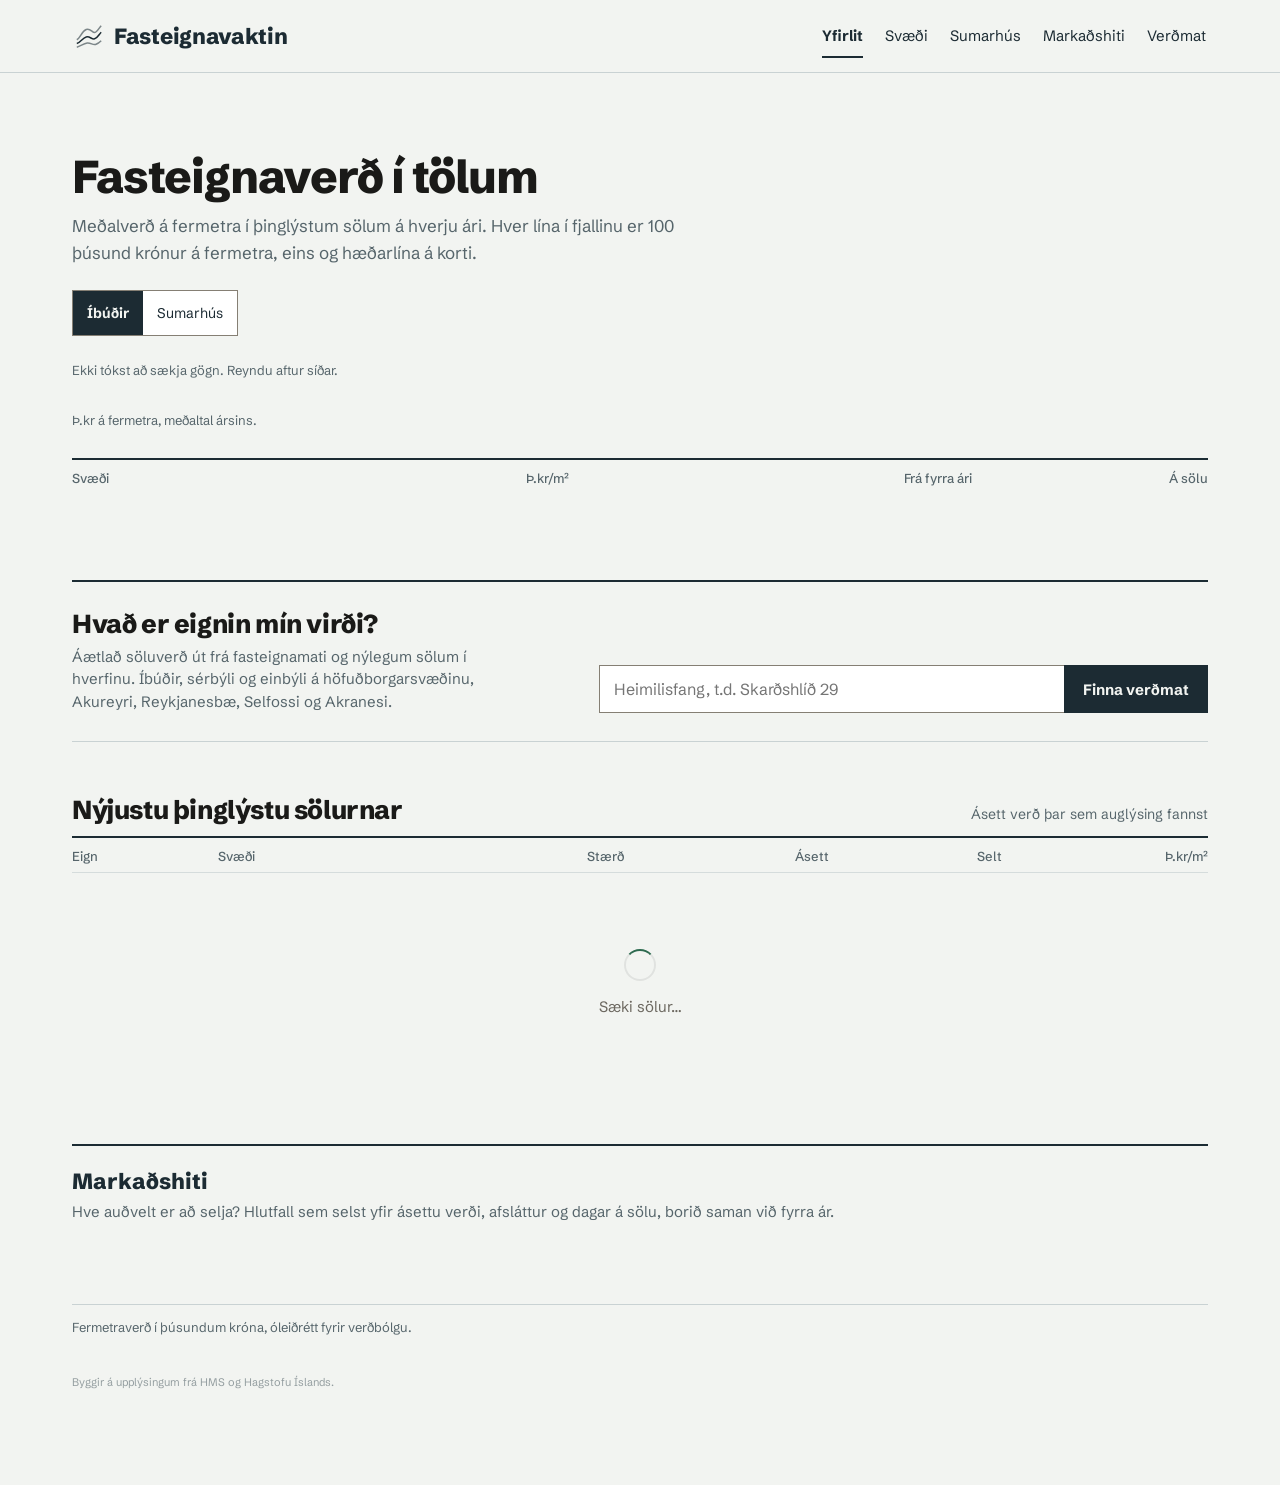
==== commit 4b57cc1c: "Sumarhús: „Svæðin borin saman“ – samanburðartafla svæða Ný tafla á sumarhúsaflipanum: Skorradalur, G" ====
--- a/index.html
+++ b/index.html
@@ -23,7 +23,7 @@
 <script defer data-domain="sumar.silfran.com" src="/js/script.js"></script>
 <link rel="preconnect" href="https://fonts.googleapis.com">
 <link href="https://fonts.googleapis.com/css2?family=Schibsted+Grotesk:wght@400;500;600;700;800;900&display=swap" rel="stylesheet">
-<link rel="stylesheet" href="/style.css?v=47">
+<link rel="stylesheet" href="/style.css?v=48">
 </head>
 <body>
 <header class="site-hd">
@@ -143,6 +143,15 @@
           <div class="k-chart" id="ks-mat"></div>
         </figure>
       </div>
+    </section>
+
+    <section aria-labelledby="ks-sam-h" style="margin-top:72px">
+      <h2 id="ks-sam-h" class="k-h2 k-rule">Svæðin borin saman</h2>
+      <p class="k-intro" id="ks-sam-intro">Síðustu 12 mánuðir.</p>
+      <table class="k-tbl ks-sam" aria-labelledby="ks-sam-h">
+        <thead><tr><th scope="col">Svæði</th><th scope="col" class="r">Þ.kr/m²</th><th scope="col" class="r">1 ár</th><th scope="col" class="r">5 ár</th><th scope="col" class="r">Sölur</th><th scope="col" class="r">Miðgildi verðs</th><th scope="col" class="r">Verð / mat</th><th scope="col" class="r">Á sölu</th></tr></thead>
+        <tbody id="ks-sam"><tr><td colspan="8"><div class="ldw"><div class="ldr"></div>Sæki gögn…</div></td></tr></tbody>
+      </table>
     </section>
 
     <section id="ks-hv-sec" aria-labelledby="ks-hv-h" style="margin-top:72px">
@@ -529,6 +538,6 @@
 </main>
 
 <script src="/api.js?v=10"></script>
-<script src="/app.js?v=104"></script>
+<script src="/app.js?v=105"></script>
 </body>
 </html>
--- a/style.css
+++ b/style.css
@@ -328,6 +328,33 @@
   .k-svt .c-sv .k-sub { display: none; }
   .k-svt .c-v { font-size: 20px; }
   .k-svt td { font-size: 14px; }
+}
+
+/* Svæðin borin saman (sumarhúsaflipinn): tafla á tölvu, spjöld í síma */
+.ks-sam { border-top: 2px solid var(--k-ink); }
+.ks-sam thead th { white-space: nowrap; }
+.ks-sam td, .ks-sam th { vertical-align: top; }
+.ks-sam tbody tr[data-ssv] { cursor: pointer; }
+.ks-sam tbody tr[data-ssv]:hover .c-sv a { text-decoration: underline; text-underline-offset: 3px; }
+.ks-sam .c-sv { text-align: left; font-size: 17px; font-weight: 700; white-space: nowrap; }
+.ks-sam .c-sv i { display: inline-block; width: 22px; height: 4px; margin-right: 12px; vertical-align: middle; background: var(--k-muted); }
+.ks-sam .c-sv .k-sub { margin-left: 34px; }
+.ks-sam .c-v { font-size: 22px; font-weight: 800; letter-spacing: -.4px; }
+.ks-sam tr.k-valid { background: var(--k-skorr-fill); }
+.ks-sam tr.k-valid .c-sv { padding-left: 10px; }
+.ks-sam tr.k-valid td:last-child { padding-right: 10px; }
+.ks-sam tr.ks-sam-land { border-top: 1px solid var(--k-ink); color: var(--k-muted); }
+.ks-sam tr.ks-sam-land .c-sv { font-weight: 600; }
+@media (max-width: 640px) {
+  .k-tbl.ks-sam tbody tr { grid-template-columns: repeat(3, 1fr); gap: 10px 12px; padding: 14px 0; }
+  .k-tbl.ks-sam tr.k-valid { padding: 14px 10px; }
+  .k-tbl.ks-sam tr.k-valid .c-sv { padding-left: 0 !important; }
+  .k-tbl.ks-sam .c-sv { grid-column: 1 / 3; align-self: center; }
+  .k-tbl.ks-sam .c-sv .k-sub { display: inline; margin-left: 8px; }
+  .k-tbl.ks-sam .c-v { grid-column: 3; grid-row: 1; text-align: right; font-size: 20px; }
+  .k-tbl.ks-sam .c-v::after { content: " þ.kr/m²"; font-size: 12px; font-weight: 400; color: var(--k-muted); letter-spacing: 0; }
+  .k-tbl.ks-sam td:not(.c-v) { font-size: 15px; }
+  .k-tbl.ks-sam td:not(.c-v)::before { content: attr(data-l); display: block; font-size: 12px; color: var(--k-muted); }
 }
 
 /* ---- Höfuðborgarsvæðið (og síðar Skorradalur) ---- */
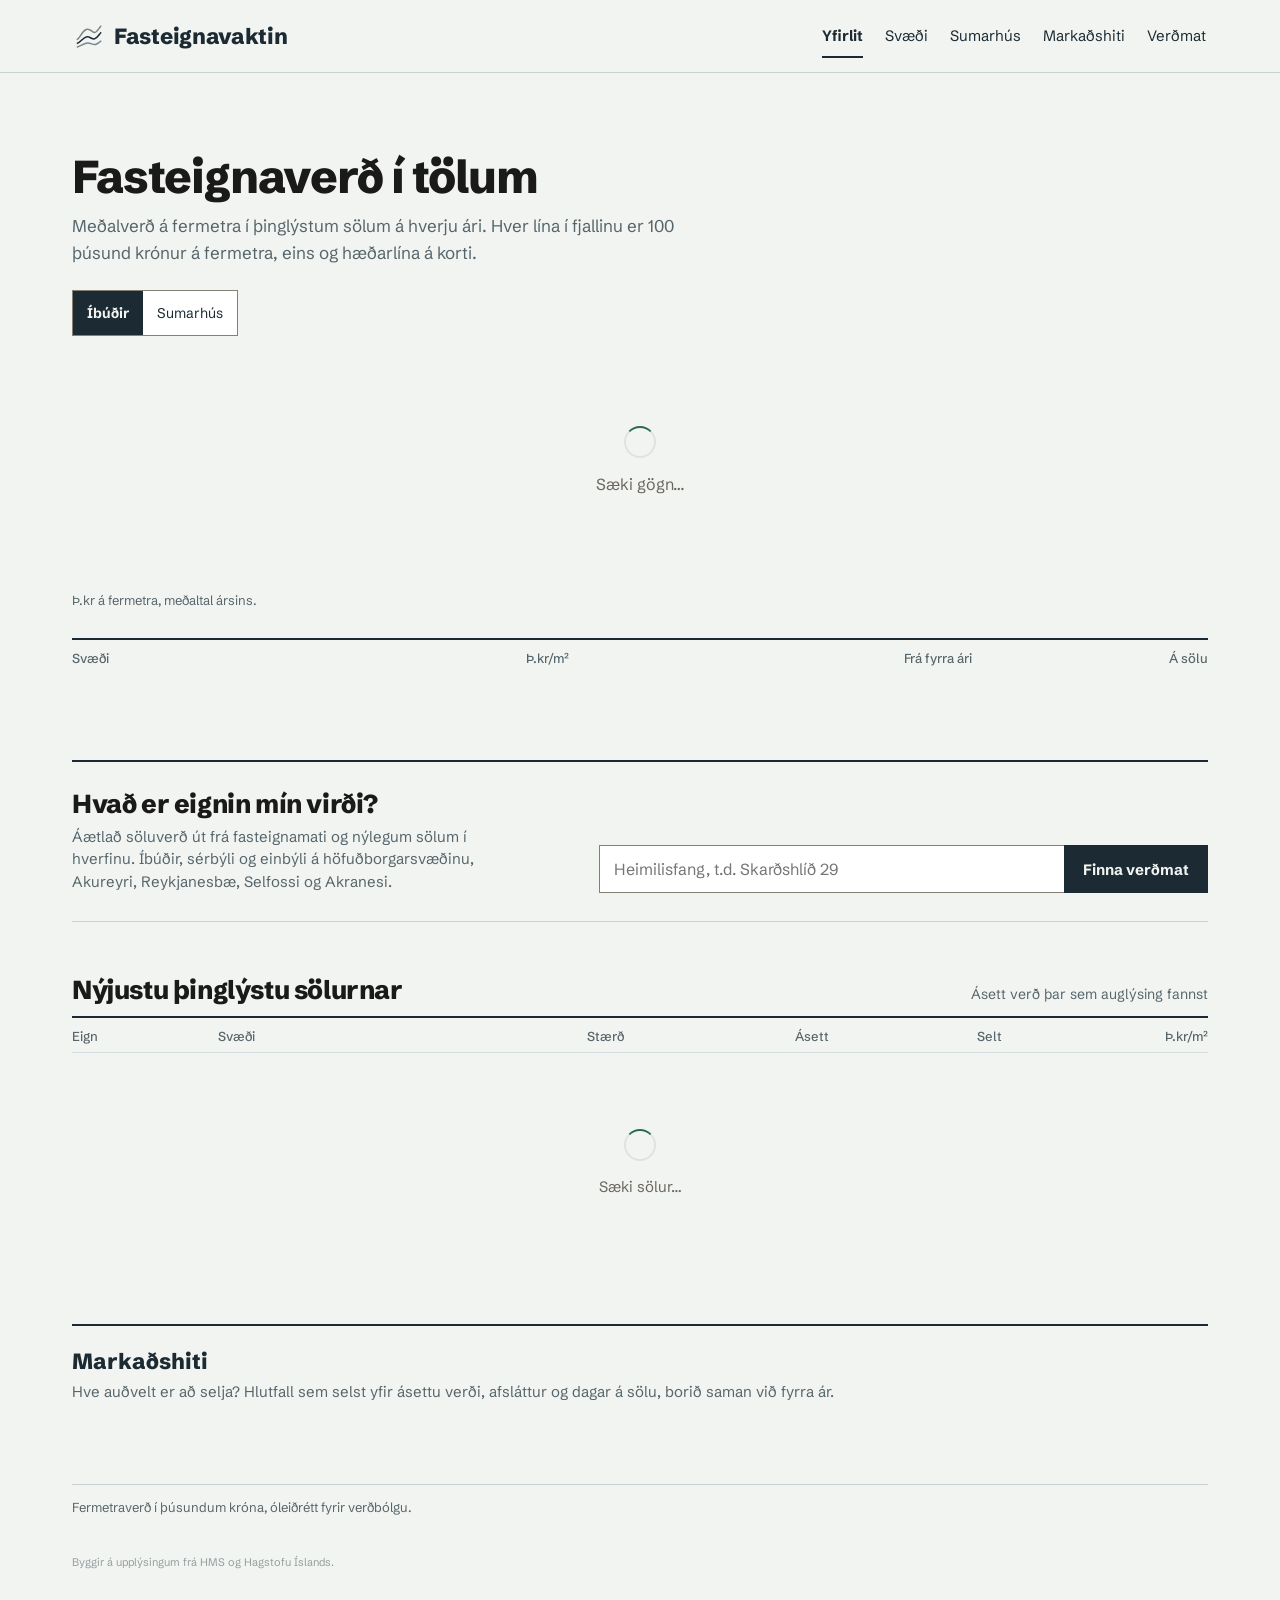
==== commit 1ef658f2: "Svæðin borin saman: raunbreyting á 5 árum og fasteignamat 2027 „5 ár“ sýnir nú líka breytinguna umfr" ====
--- a/index.html
+++ b/index.html
@@ -149,8 +149,8 @@
       <h2 id="ks-sam-h" class="k-h2 k-rule">Svæðin borin saman</h2>
       <p class="k-intro" id="ks-sam-intro">Síðustu 12 mánuðir.</p>
       <table class="k-tbl ks-sam" aria-labelledby="ks-sam-h">
-        <thead><tr><th scope="col">Svæði</th><th scope="col" class="r">Þ.kr/m²</th><th scope="col" class="r">1 ár</th><th scope="col" class="r">5 ár</th><th scope="col" class="r">Sölur</th><th scope="col" class="r">Miðgildi verðs</th><th scope="col" class="r">Verð / mat</th><th scope="col" class="r">Á sölu</th></tr></thead>
-        <tbody id="ks-sam"><tr><td colspan="8"><div class="ldw"><div class="ldr"></div>Sæki gögn…</div></td></tr></tbody>
+        <thead><tr><th scope="col">Svæði</th><th scope="col" class="r">Þ.kr/m²</th><th scope="col" class="r">1 ár</th><th scope="col" class="r">5 ár</th><th scope="col" class="r">Sölur</th><th scope="col" class="r">Miðgildi verðs</th><th scope="col" class="r">Verð / mat</th><th scope="col" class="r" id="ks-sam-mat-h" hidden>Mat</th><th scope="col" class="r">Á sölu</th></tr></thead>
+        <tbody id="ks-sam"><tr><td colspan="9"><div class="ldw"><div class="ldr"></div>Sæki gögn…</div></td></tr></tbody>
       </table>
     </section>
 
@@ -538,6 +538,6 @@
 </main>
 
 <script src="/api.js?v=10"></script>
-<script src="/app.js?v=105"></script>
+<script src="/app.js?v=106"></script>
 </body>
 </html>
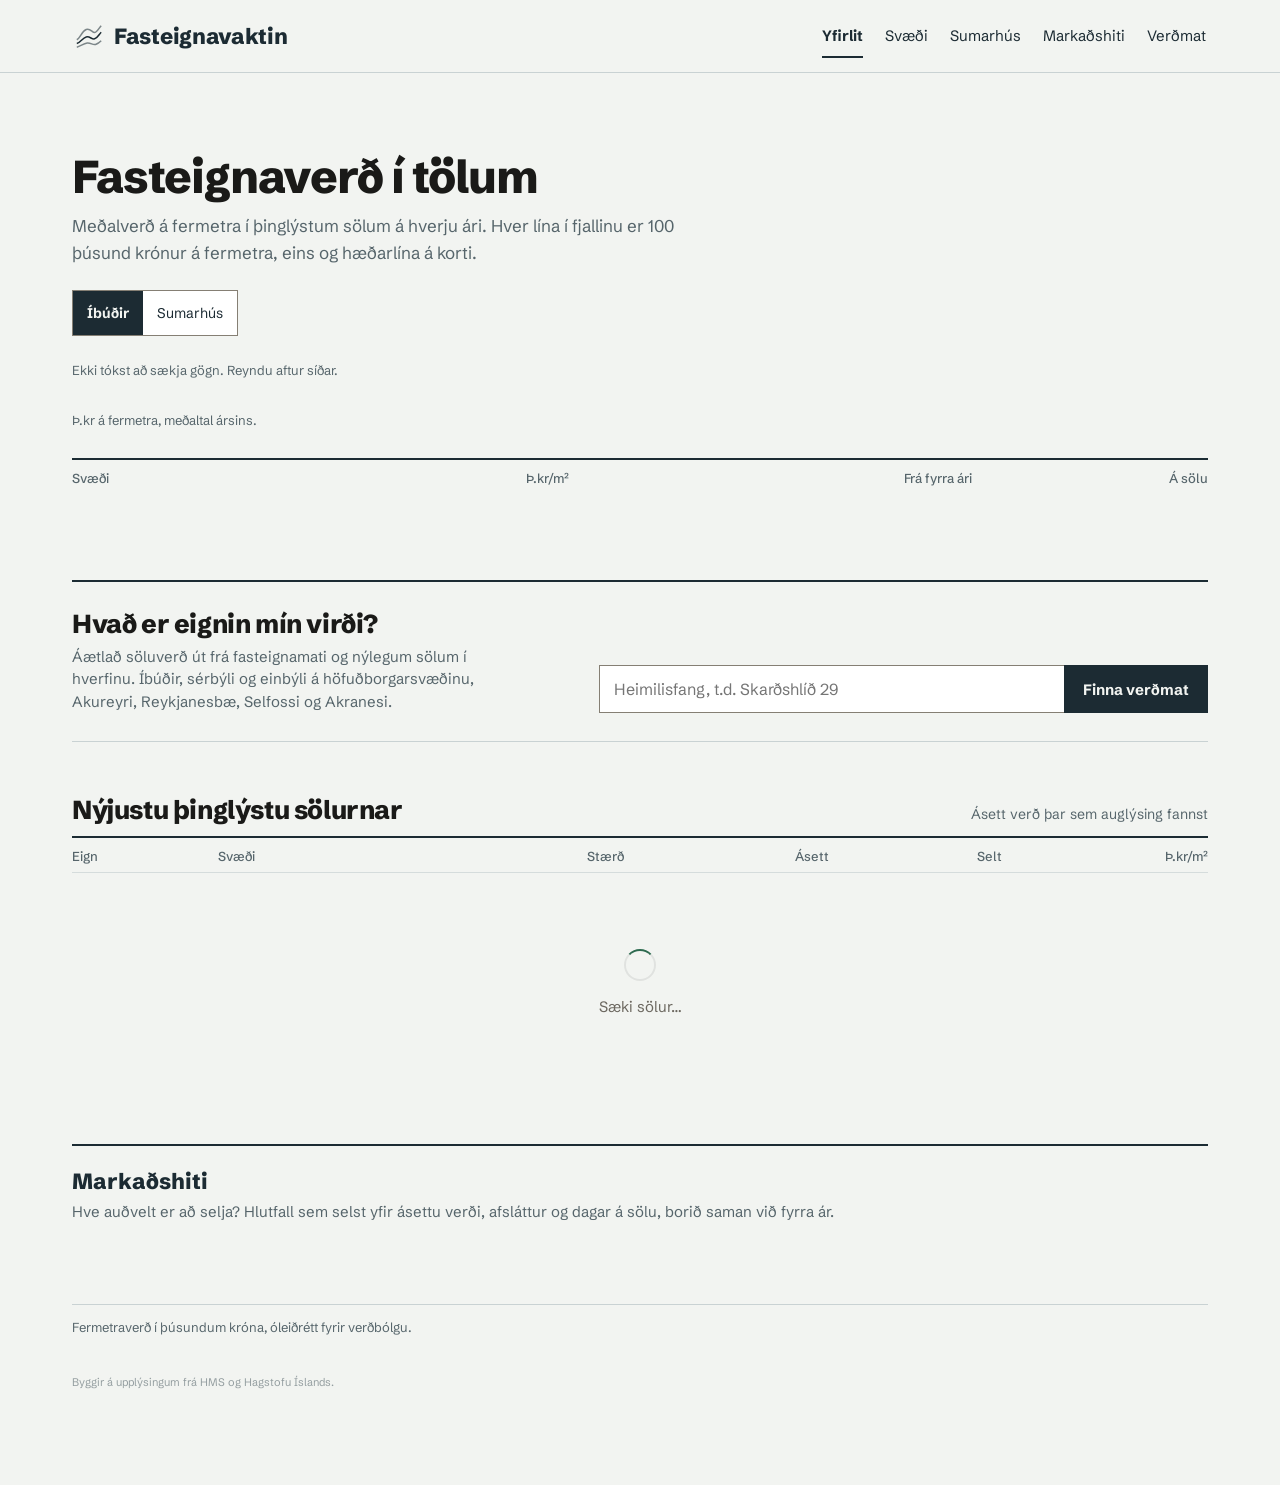
==== commit 67b24d56: "Leitarvélar: engin canonical á forsíðuna í HTML, titlar og lýsing hvers flipa index.html var sent fy" ====
--- a/index.html
+++ b/index.html
@@ -5,7 +5,6 @@
 <meta name="viewport" content="width=device-width, initial-scale=1.0">
 <title>Fasteignavaktin – fasteignaverð í tölum</title>
 <meta name="description" content="Fermetraverð, nýjustu sölur, markaðshiti og verðmat íbúða á höfuðborgarsvæðinu, Akureyri, Reykjanesbæ, Selfossi og Akranesi, og sumarhúsa í Skorradal, Grímsnesi og Bláskógabyggð.">
-<link rel="canonical" href="https://sumar.silfran.com/">
 <link rel="icon" href="/favicon.svg" type="image/svg+xml">
 <link rel="apple-touch-icon" href="/apple-touch-icon.png">
 <meta name="theme-color" content="#F2F4F1">
@@ -13,7 +12,6 @@
 <meta property="og:site_name" content="Fasteignavaktin">
 <meta property="og:title" content="Fasteignavaktin – fasteignaverð í tölum">
 <meta property="og:description" content="Fermetraverð, nýjustu sölur, markaðshiti og verðmat íbúða á höfuðborgarsvæðinu, Akureyri, Reykjanesbæ, Selfossi og Akranesi, og sumarhúsa í Skorradal, Grímsnesi og Bláskógabyggð.">
-<meta property="og:url" content="https://sumar.silfran.com/">
 <meta property="og:image" content="https://sumar.silfran.com/deilimynd.png?v=3">
 <meta property="og:image:width" content="1200">
 <meta property="og:image:height" content="630">
@@ -538,6 +536,6 @@
 </main>
 
 <script src="/api.js?v=10"></script>
-<script src="/app.js?v=106"></script>
+<script src="/app.js?v=107"></script>
 </body>
 </html>
